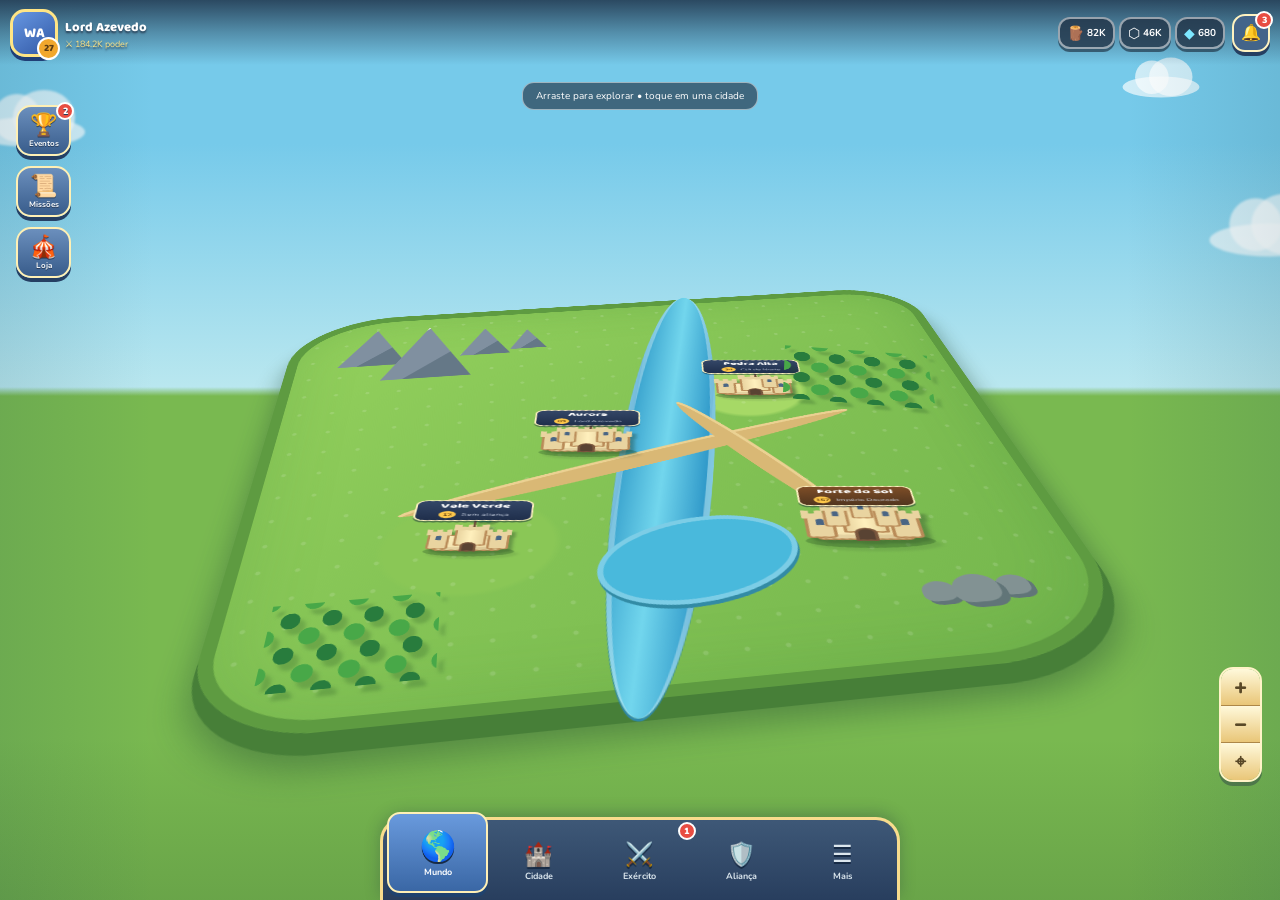
==== index.html @ cc9652a4 "Implement battle mechanics and documentation" ====
<!DOCTYPE html>
<html lang="pt-BR">
<head>
  <meta charset="UTF-8">
  <meta name="viewport" content="width=device-width, initial-scale=1, viewport-fit=cover">
  <meta name="theme-color" content="#79cceb">
  <title>Warlord — Reino de Valoria</title>
  <link rel="preconnect" href="https://fonts.googleapis.com">
  <link rel="preconnect" href="https://fonts.gstatic.com" crossorigin>
  <link href="https://fonts.googleapis.com/css2?family=Baloo+2:wght@600;700;800&amp;family=Nunito:wght@700;800;900&amp;display=swap" rel="stylesheet">
  <link rel="stylesheet" href="styles.css">
</head>
<body>
  <main class="game" aria-label="Mapa do reino de Valoria">
    <section class="world-viewport" id="world-viewport" aria-label="Mundo 3D interativo. Arraste para mover e use os controles para ampliar.">
      <div class="clouds" aria-hidden="true"><i></i><i></i><i></i></div>
      <div class="world" id="world">
        <div class="terrain">
          <div class="terrain-grid" aria-hidden="true"></div>
          <div class="river" aria-hidden="true"></div>
          <div class="lake" aria-hidden="true"></div>
          <div class="road road-a" aria-hidden="true"></div>
          <div class="road road-b" aria-hidden="true"></div>
          <div class="mountains" aria-hidden="true"><i></i><i></i><i></i><i></i></div>
          <div class="forest forest-a" aria-hidden="true"></div>
          <div class="forest forest-b" aria-hidden="true"></div>
          <div class="rocks" aria-hidden="true"><i></i><i></i><i></i></div>
          <div id="cities"></div>
          <div id="marches"></div>
        </div>
      </div>
      <p class="map-hint" id="map-hint">Arraste para explorar • toque em uma cidade</p>
    </section>

    <header class="top-hud" aria-label="Status do jogador">
      <button class="avatar hud-button" aria-label="Abrir perfil">WA<span>27</span></button>
      <div class="player-summary"><strong>Lord Azevedo</strong><span>⚔ 184.2K poder</span></div>
      <div class="resources" aria-label="Recursos">
        <button class="resource" aria-label="Madeira: 82 mil"><span>🪵</span><b>82K</b></button>
        <button class="resource" aria-label="Pedra: 46 mil"><span>⬡</span><b>46K</b></button>
        <button class="resource premium" aria-label="Gemas: 680"><span>◆</span><b>680</b></button>
      </div>
      <button class="round-button notification" aria-label="Notificações, 3 novas">🔔<i>3</i></button>
    </header>

    <nav class="side-actions" aria-label="Atalhos">
      <button class="action-button" data-toast="Eventos do reino"><span>🏆</span><b>Eventos</b><i>2</i></button>
      <button class="action-button" data-toast="Missões diárias"><span>📜</span><b>Missões</b></button>
      <button class="action-button" data-toast="Loja do reino"><span>🎪</span><b>Loja</b></button>
    </nav>

    <div class="zoom-controls" aria-label="Controles do mapa">
      <button id="zoom-in" aria-label="Aproximar">+</button>
      <button id="zoom-out" aria-label="Afastar">−</button>
      <button id="recenter" aria-label="Centralizar mapa">⌖</button>
    </div>

    <aside class="city-panel" id="city-panel" aria-live="polite" aria-hidden="true">
      <button class="close-panel" id="close-panel" aria-label="Fechar detalhes">×</button>
      <div class="city-crest" id="panel-crest">♜</div>
      <div class="city-copy">
        <span id="panel-owner">Aliança</span>
        <h2 id="panel-name">Cidade</h2>
        <p><b id="panel-level">Nível 1</b> · <span id="panel-troops">0 tropas</span></p>
      </div>
      <div class="city-actions">
        <button data-action="Visão da cidade"><span>👁</span>Visitar</button>
        <button class="primary" id="attack-action"><span>⚔</span><span id="attack-label">Atacar</span></button>
        <button data-action="Batedor enviado"><span>🔭</span>Espionar</button>
      </div>
    </aside>

    <dialog class="attack-dialog" id="attack-dialog">
      <form method="dialog" id="attack-form">
        <button class="close-panel" value="cancel" aria-label="Cancelar ataque">×</button>
        <span class="dialog-kicker">ORDEM DE MARCHA</span>
        <h2><span id="attack-origin">Origem</span> → <span id="attack-target">Destino</span></h2>
        <label for="attack-troops">Tropas enviadas</label>
        <div class="troop-input"><input id="attack-troops" name="troops" type="number" min="1" step="1" required><button type="button" id="attack-max">MÁX.</button></div>
        <div class="attack-estimate"><span>Distância <b id="attack-distance">0</b></span><span>Chegada <b id="attack-duration">00:00</b></span></div>
        <p class="form-error" id="attack-error" role="alert"></p>
        <button class="confirm-attack" value="confirm">Confirmar ataque</button>
      </form>
    </dialog>

    <aside class="attack-alert" id="attack-alert" hidden><button id="focus-attack"><strong>⚠ ATAQUE RECEBIDO</strong><span id="alert-time">00:00</span></button></aside>

    <dialog class="battle-report" id="battle-report">
      <form method="dialog">
        <span class="dialog-kicker">RELATÓRIO DE BATALHA</span>
        <h2 id="report-result">VITÓRIA</h2>
        <div id="report-content"></div>
        <button class="confirm-attack">Voltar ao mapa</button>
      </form>
    </dialog>

    <nav class="bottom-nav" aria-label="Navegação principal">
      <button class="active"><span>🌎</span><b>Mundo</b></button>
      <button data-toast="Gestão da sua cidade"><span>🏰</span><b>Cidade</b></button>
      <button class="army-nav" data-toast="Exércitos em marcha"><span>⚔️</span><b>Exército</b><i>1</i></button>
      <button data-toast="Aliança Guardiões"><span>🛡️</span><b>Aliança</b></button>
      <button data-toast="Mais opções"><span>☰</span><b>Mais</b></button>
    </nav>
    <div class="toast" id="toast" role="status" aria-live="polite"></div>
  </main>
  <script src="battle-engine.js"></script>
  <script src="script.js"></script>
</body>
</html>
---- styles.css ----
:root { --ink:#263555; --cream:#fff8df; --gold:#ffc84a; --blue:#4076d9; --red:#e85a4f; }
* { box-sizing:border-box; }
html, body { height:100%; overflow:hidden; }
body { margin:0; color:var(--ink); font-family:"Nunito",sans-serif; background:#78cae8; user-select:none; }
button { color:inherit; font:inherit; -webkit-tap-highlight-color:transparent; }
.game { position:relative; width:100%; height:100%; min-height:560px; overflow:hidden; }

.world-viewport { position:absolute; inset:0; overflow:hidden; cursor:grab; touch-action:none; background:linear-gradient(#76caea 0 16%,#b9e7ef 43%,#79b950 44%); }
.world-viewport.dragging { cursor:grabbing; }
.world-viewport::after { position:absolute; inset:0; pointer-events:none; content:""; background:linear-gradient(90deg,rgba(19,68,81,.12),transparent 12% 88%,rgba(19,68,81,.12)),linear-gradient(0deg,rgba(34,72,40,.18),transparent 18%); }
.clouds i { position:absolute; z-index:0; width:110px; height:30px; border-radius:50%; background:rgba(255,255,255,.65); filter:blur(1px); }
.clouds i::before,.clouds i::after { position:absolute; border-radius:50%; background:inherit; content:""; }
.clouds i::before { width:48px;height:48px;left:18px;bottom:5px }.clouds i::after { width:62px;height:55px;right:10px;bottom:2px }
.clouds i:nth-child(1){top:13%;left:-25px}.clouds i:nth-child(2){top:8%;right:5%;transform:scale(.7)}.clouds i:nth-child(3){top:25%;right:-45px;transform:scale(1.1)}

.world { --pan-x:0px;--pan-y:20px;--zoom:.88; position:absolute; z-index:1; top:48%; left:50%; width:950px; height:760px; transform:translate(calc(-50% + var(--pan-x)),calc(-50% + var(--pan-y))) scale(var(--zoom)); transform-origin:center; transition:transform .12s ease-out; perspective:1100px; }
.dragging .world { transition:none; }
.terrain { position:absolute; inset:5%; border:13px solid #5e9b41; border-radius:16% 12% 18% 14%; background:radial-gradient(ellipse at 68% 34%,#a6d966 0 8%,transparent 9%),radial-gradient(ellipse at 27% 70%,#8ac756 0 10%,transparent 11%),linear-gradient(135deg,#94d15d,#74b64d); box-shadow:0 22px 0 #477f38,0 36px 30px rgba(32,69,48,.4),inset 0 0 80px rgba(54,124,48,.2); transform:rotateX(52deg) rotateZ(-7deg); transform-style:preserve-3d; }
.terrain-grid { position:absolute;inset:0;border-radius:inherit;opacity:.13;background-image:radial-gradient(circle,#fff 0 2px,transparent 3px);background-size:38px 38px; }
.river { position:absolute;left:47%;top:-4%;width:13%;height:110%;border:7px solid rgba(255,255,255,.33);border-width:0 7px;border-radius:45% 55%;background:linear-gradient(90deg,#3ca5cf,#72d6ed 48%,#3099c9);transform:rotate(13deg);box-shadow:0 3px 0 #2e88a8; }
.lake { position:absolute;left:42%;top:68%;width:25%;height:18%;border:6px solid rgba(255,255,255,.28);border-radius:50%;background:#49b9dc;box-shadow:0 5px 0 #328ba5;transform:rotate(-9deg); }
.road { position:absolute;height:4%;border-radius:50%;background:#d9b875;box-shadow:inset 0 4px rgba(255,239,182,.45); }
.road-a { left:17%;top:50%;width:65%;transform:rotate(-14deg) }.road-b { left:49%;top:52%;width:34%;transform:rotate(57deg) }
.mountains { position:absolute;top:8%;left:7%;display:flex;gap:5px;transform:translateZ(18px); }
.mountains i { width:85px;height:85px;clip-path:polygon(50% 0,100% 100%,0 100%);background:linear-gradient(135deg,#e9edf0 0 25%,#8090a0 26% 63%,#657887 64%);filter:drop-shadow(8px 11px 2px rgba(42,76,44,.28)); }
.mountains i:nth-child(2){width:110px;height:120px;margin-left:-35px}.mountains i:nth-child(3){margin-left:-30px;transform:scale(.75)}.mountains i:nth-child(4){margin-left:-35px;transform:scale(.55)}
.forest { position:absolute;width:180px;height:120px;filter:drop-shadow(7px 9px 2px rgba(37,84,34,.25));background:radial-gradient(ellipse,#287c3d 0 32%,transparent 34%) 0 0/44px 48px,radial-gradient(ellipse,#48a848 0 32%,transparent 34%) 21px 22px/47px 50px;transform:translateZ(12px); }
.forest-a{top:25%;right:5%;transform:translateZ(12px) rotate(15deg)}.forest-b{bottom:2%;left:4%;transform:translateZ(12px) scale(.85)}
.rocks { position:absolute;right:8%;bottom:10%;display:flex;gap:4px }.rocks i{display:block;width:33px;height:26px;border-radius:50% 50% 35% 35%;background:#829293;box-shadow:4px 5px #617578}.rocks i:nth-child(2){transform:scale(1.4)}

.city { position:absolute;z-index:4;left:var(--x);top:var(--y);width:150px;height:150px;padding:0;border:0;background:transparent;cursor:pointer;transform:translate(-50%,-50%) translateZ(45px) rotateZ(7deg) rotateX(-52deg);transform-style:preserve-3d; }
.city-label { position:absolute;z-index:8;top:-7px;left:50%;min-width:125px;padding:5px 11px;border:2px solid #fff2c1;border-radius:12px;background:linear-gradient(#344767,#1f2e4b);box-shadow:0 4px 0 rgba(15,31,52,.45);color:white;text-align:center;transform:translateX(-50%);white-space:nowrap;pointer-events:none; }
.city-label strong { display:block;font:800 15px/1.1 "Baloo 2" }.city-label small { color:#d9e2f1;font-size:9px }.city-label small b{display:inline-grid;width:18px;height:18px;margin-right:4px;border-radius:50%;background:var(--gold);color:#6d4812;place-items:center}
.castle { position:absolute;top:43px;left:20px;width:110px;height:94px;filter:drop-shadow(5px 7px 2px rgba(35,61,36,.35));pointer-events:none;--stone:#e9d4a0;--dark:#b98b58;--roof:#2e65bd; }
.castle-shadow { position:absolute;bottom:-4px;left:2px;width:112px;height:28px;border-radius:50%;background:rgba(34,79,32,.32) }
.wall { position:absolute;bottom:12px;left:13px;width:84px;height:46px;border:3px solid var(--dark);border-radius:10px 10px 5px 5px;background:linear-gradient(135deg,#fff1bf,var(--stone));box-shadow:inset 0 -8px rgba(126,92,62,.13) }
.keep { position:absolute;bottom:27px;left:37px;width:40px;height:55px;border:3px solid var(--dark);border-radius:7px 7px 2px 2px;background:linear-gradient(90deg,var(--stone),#fff0bd 50%,var(--stone)); }
.keep::before,.tower::before { position:absolute;top:-10px;left:-5px;width:calc(100% + 10px);height:17px;clip-path:polygon(0 0,22% 0,22% 37%,39% 37%,39% 0,62% 0,62% 37%,79% 37%,79% 0,100% 0,100% 100%,0 100%);background:var(--stone);content:"" }
.tower { position:absolute;z-index:2;bottom:16px;width:27px;height:51px;border:3px solid var(--dark);border-radius:5px;background:var(--stone) }.tower-1{left:4px}.tower-2{right:4px}.tower-3{right:19px;bottom:35px;transform:scale(.82)}.tower-4{left:19px;bottom:35px;transform:scale(.82)}.tower-5{left:43px;bottom:50px;transform:scale(.72)}
.tower em { position:absolute;top:8px;left:7px;width:7px;height:13px;border-radius:5px 5px 0 0;background:#496584 }
.gate { position:absolute;z-index:5;bottom:10px;left:46px;width:20px;height:27px;border:3px solid #7b573d;border-radius:12px 12px 0 0;background:#594333 }
.flag { position:absolute;top:-31px;left:18px;width:3px;height:28px;background:#6e5139 }.flag::after{position:absolute;top:0;left:3px;width:23px;height:14px;clip-path:polygon(0 0,100% 12%,75% 100%,0 80%);background:var(--roof);content:""}
.tone-red .castle{--roof:#dc4949}.tone-green .castle{--roof:#3c9a54}.tone-gold .castle{--roof:#f0a824}.tone-gold .city-label{background:linear-gradient(#7e4e27,#51351f)}
.tier-settlement .wall{width:58px;left:28px;height:33px}.tier-settlement .keep{height:40px}.tier-village .castle{transform:scale(.82)}.tier-small-castle .castle{transform:scale(.92)}.tier-citadel .castle{transform:scale(1.18)}
.selection-ring { position:absolute;z-index:-1;left:50%;top:63%;width:128px;height:54px;border:7px solid #ffe066;border-radius:50%;opacity:0;box-shadow:0 0 0 7px rgba(255,213,69,.28),0 0 24px #fff18a;transform:translate(-50%,-50%);animation:pulse 1.4s infinite }
.city.selected .selection-ring{opacity:1}.city.selected .castle{filter:drop-shadow(0 0 10px #fff4a6) drop-shadow(5px 7px 2px rgba(35,61,36,.35))}.city:focus-visible{outline:4px solid white;border-radius:20px}
@keyframes pulse{50%{transform:translate(-50%,-50%) scale(1.12);opacity:.65}}

.march{--march-color:#3979d2;position:absolute;z-index:6;inset:0;pointer-events:none;transform:translateZ(42px)}.march.hostile{--march-color:#dc403d}.march-path{position:absolute;top:var(--from-y);left:var(--from-x);width:var(--route-length);border-top:5px dashed var(--march-color);filter:drop-shadow(0 2px 0 rgba(255,255,255,.65));transform:rotate(var(--route-angle));transform-origin:left}.army{position:absolute;top:var(--army-y);left:var(--army-x);display:grid;width:45px;height:45px;border:3px solid #fff;border-radius:50%;background:var(--march-color);box-shadow:0 5px 0 color-mix(in srgb,var(--march-color),#000 30%);color:#fff;font-size:20px;place-items:center;transform:translate(-50%,-50%);animation:army-bob .8s ease-in-out infinite alternate}.army i{position:absolute;top:-16px;max-width:80px;padding:2px 6px;border-radius:7px;background:#273858;font-size:9px;font-style:normal;white-space:nowrap}.march-time{position:absolute;top:calc(var(--army-y) + 25px);left:var(--army-x);padding:2px 7px;border-radius:7px;background:#fff;color:var(--march-color);font-size:10px;font-weight:900;transform:translateX(-50%)}@keyframes army-bob{to{margin-top:-7px}}
.city.under-attack .castle{animation:city-hit .25s linear 12;filter:drop-shadow(0 0 12px #ff723f)}.city.under-attack::after{position:absolute;top:55px;left:50%;z-index:9;color:#ffda55;font-size:42px;text-shadow:0 3px #8b251d;content:"✦";animation:impact .5s ease-out infinite}@keyframes city-hit{50%{margin-left:5px}}@keyframes impact{to{opacity:0;transform:translate(16px,-25px) scale(1.7)}}

.top-hud { position:absolute;z-index:20;top:0;left:0;display:flex;width:100%;align-items:center;gap:7px;padding:max(9px,env(safe-area-inset-top)) 10px 8px;background:linear-gradient(rgba(31,52,75,.86),rgba(31,52,75,.4),transparent);pointer-events:none }.top-hud button,.resources{pointer-events:auto}.avatar{position:relative;width:48px;height:48px;flex:none;border:3px solid #ffe585;border-radius:15px;background:linear-gradient(145deg,#6797e2,#3158a5);box-shadow:0 4px 0 #203f76;color:white;font:800 14px "Baloo 2"}.avatar span{position:absolute;right:-5px;bottom:-6px;width:23px;height:23px;border:2px solid white;border-radius:50%;background:#f1a72d;color:#5d3d13;font-size:10px;line-height:19px}.player-summary{color:white;text-shadow:0 2px 2px #294259}.player-summary strong,.player-summary span{display:block}.player-summary strong{font:800 13px "Baloo 2"}.player-summary span{font-size:9px;color:#ffe383}.resources{display:flex;margin-left:auto;gap:4px}.resource{display:flex;height:32px;align-items:center;gap:3px;padding:0 7px;border:2px solid rgba(255,255,255,.52);border-radius:12px;background:rgba(35,53,73,.82);box-shadow:0 3px 0 rgba(23,38,54,.6);color:#fff;font-size:10px}.resource span{font-size:14px}.resource.premium span{color:#7de7ff}.round-button{position:relative;width:38px;height:38px;border:2px solid #fff3c1;border-radius:13px;background:#43648a;box-shadow:0 4px 0 #263f61;font-size:16px}.notification i,.action-button i,.army-nav i{position:absolute;top:-5px;right:-5px;display:grid;min-width:18px;height:18px;padding:0 4px;border:2px solid white;border-radius:10px;background:#e84d42;color:#fff;font:900 9px/1 "Nunito";place-items:center}
.side-actions{position:absolute;z-index:19;top:100px;left:9px;display:grid;gap:10px}.action-button{position:relative;display:grid;width:55px;padding:6px 2px 5px;border:2px solid #fff0b5;border-radius:15px;background:linear-gradient(#6b8fbd,#385c8b);box-shadow:0 4px 0 #253f63;color:white;text-shadow:0 1px #273b57}.action-button span{font-size:22px;line-height:25px}.action-button b{font-size:8px}
.zoom-controls{position:absolute;z-index:19;right:9px;bottom:118px;display:grid;overflow:hidden;border:2px solid #fff3c8;border-radius:14px;box-shadow:0 4px 0 rgba(47,67,71,.48)}.zoom-controls button{width:39px;height:37px;border:0;border-bottom:1px solid #ad8748;background:linear-gradient(#fff9db,#e9c678);color:#594827;font-size:22px;font-weight:900}.zoom-controls button:last-child{border:0;font-size:19px}
.map-hint{position:absolute;z-index:10;top:82px;left:50%;margin:0;padding:6px 13px;border:1px solid rgba(255,255,255,.5);border-radius:12px;background:rgba(38,57,76,.68);color:white;font-size:10px;transform:translateX(-50%);transition:.2s}.map-hint.hidden{opacity:0}

.city-panel{position:absolute;z-index:25;right:12px;bottom:105px;left:12px;display:grid;grid-template-columns:58px 1fr;max-width:450px;margin:auto;padding:12px 12px 10px;border:3px solid #fff0bc;border-radius:22px;background:linear-gradient(145deg,#fff9df,#e5c47d);box-shadow:0 7px 0 #9c7139,0 14px 30px rgba(33,53,54,.3);opacity:0;pointer-events:none;transform:translateY(22px);transition:.25s}.city-panel.visible{opacity:1;pointer-events:auto;transform:translateY(0)}.close-panel{position:absolute;top:-12px;right:-8px;width:31px;height:31px;border:2px solid white;border-radius:50%;background:#d84d43;box-shadow:0 3px 0 #8c302e;color:white;font-size:21px;line-height:20px}.city-crest{display:grid;width:50px;height:50px;border:3px solid #fff5c5;border-radius:15px;background:#4275c4;box-shadow:0 4px 0 #284c89;color:white;font-size:27px;place-items:center}.city-crest::before{content:"♜"}.city-crest.tone-red{background:#d8584e}.city-crest.tone-green{background:#4b9b57}.city-crest.tone-gold{background:#df9428}.city-copy>span{color:#826741;font-size:9px;font-weight:900;text-transform:uppercase}.city-copy h2{margin:-3px 0 0;color:#334363;font:800 22px "Baloo 2"}.city-copy p{margin:-5px 0 0;font-size:10px}.city-actions{grid-column:1/-1;display:grid;grid-template-columns:repeat(3,1fr);gap:7px;margin-top:9px}.city-actions button{padding:7px 3px;border:2px solid #a2763f;border-radius:11px;background:#fff5d5;box-shadow:0 3px 0 #ae8046;color:#60472d;font-size:10px;font-weight:900}.city-actions span{margin-right:3px}.city-actions .primary{border-color:#922f2c;background:linear-gradient(#ee6657,#c73d38);box-shadow:0 3px 0 #872b29;color:#fff}
.bottom-nav{position:absolute;z-index:20;right:0;bottom:0;left:0;display:grid;grid-template-columns:repeat(5,1fr);height:83px;padding:7px 4px max(7px,env(safe-area-inset-bottom));border-top:3px solid #f8dc8d;background:linear-gradient(#3e5877,#283e5e);box-shadow:0 -4px 15px rgba(28,48,60,.28)}.bottom-nav button{position:relative;display:grid;align-content:center;justify-items:center;border:0;border-radius:13px;background:transparent;color:#dbe6ed}.bottom-nav span{font-size:23px;filter:drop-shadow(0 2px 0 #172b45)}.bottom-nav b{font-size:9px}.bottom-nav button.active{margin-top:-15px;border:2px solid #fff0b6;background:linear-gradient(#699add,#3a67a5);box-shadow:0 4px 0 #1f426e;color:white}.bottom-nav button.active span{font-size:29px}.bottom-nav button:active,.action-button:active,.zoom-controls button:active,.city-actions button:active{transform:translateY(2px);box-shadow:none}
.toast{position:absolute;z-index:50;top:90px;left:50%;max-width:80%;padding:9px 15px;border:2px solid #ffe8a0;border-radius:14px;background:#314a6c;box-shadow:0 4px 0 #1d334f;color:white;font-size:11px;font-weight:900;opacity:0;pointer-events:none;transform:translate(-50%,-12px);transition:.2s}.toast.visible{opacity:1;transform:translate(-50%,0)}

dialog{color:var(--ink);font-family:"Nunito",sans-serif}.attack-dialog,.battle-report{width:min(92vw,430px);padding:0;border:3px solid #fff0bc;border-radius:23px;background:linear-gradient(145deg,#fff9df,#e5c47d);box-shadow:0 9px 0 #8b6234,0 20px 55px rgba(22,35,50,.55)}dialog::backdrop{background:rgba(25,40,52,.56);backdrop-filter:blur(2px)}.attack-dialog form,.battle-report form{position:relative;padding:24px 20px 20px}.dialog-kicker{color:#9b5c27;font-size:10px;font-weight:900;letter-spacing:.12em}.attack-dialog h2,.battle-report h2{margin:2px 0 16px;font:800 22px "Baloo 2"}.attack-dialog label{display:block;margin-bottom:5px;font-size:11px;font-weight:900}.troop-input{display:flex}.troop-input input{min-width:0;flex:1;padding:11px;border:2px solid #aa7b43;border-radius:12px 0 0 12px;background:#fffdf1;font:900 17px "Nunito"}.troop-input button{border:2px solid #8b5b2b;border-left:0;border-radius:0 12px 12px 0;background:#d9a64e;font-size:10px;font-weight:900}.attack-estimate{display:grid;grid-template-columns:1fr 1fr;gap:8px;margin:12px 0}.attack-estimate span{padding:9px;border-radius:11px;background:rgba(255,255,255,.55);font-size:10px}.attack-estimate b{display:block;font-size:14px}.form-error{min-height:18px;margin:0;color:#aa302e;font-size:10px;font-weight:900}.confirm-attack{width:100%;padding:11px;border:2px solid #8e2f2a;border-radius:12px;background:linear-gradient(#ef6758,#c94038);box-shadow:0 4px 0 #852c28;color:#fff;font-weight:900}.battle-report h2.victory{color:#27804a}.battle-report h2.defeat{color:#b53532}.battle-report dl{display:grid;grid-template-columns:1fr auto;gap:6px;margin:12px 0;padding:12px;border-radius:12px;background:rgba(255,255,255,.55);font-size:11px}.battle-report dd{margin:0;font-weight:900}.battle-report p{margin:0}.battle-report>form>strong{display:block;margin-bottom:14px;text-align:center}.attack-alert{position:absolute;z-index:24;top:87px;left:50%;transform:translateX(-50%)}.attack-alert button{padding:8px 14px;border:2px solid white;border-radius:13px;background:#c83d36;box-shadow:0 4px 0 #852c28;color:white}.attack-alert strong,.attack-alert span{display:block}.attack-alert span{font-size:11px;text-align:center}.city-actions button:disabled{filter:grayscale(.7);opacity:.55}

@media (max-width:600px){.player-summary{display:none}.resources{gap:2px}.resource{padding:0 5px}.world{top:47%;width:820px;height:680px}.terrain{inset:4%}.city-panel{bottom:102px}}
@media (min-width:700px){.city-panel{right:20px;bottom:105px;left:auto;width:390px}.side-actions{top:105px;left:16px}.zoom-controls{right:18px}.bottom-nav{right:50%;left:50%;width:520px;border:3px solid #f8dc8d;border-bottom:0;border-radius:24px 24px 0 0;transform:translateX(-50%)}}
@media (prefers-reduced-motion:reduce){*,*::before,*::after{animation:none!important;transition:none!important}}
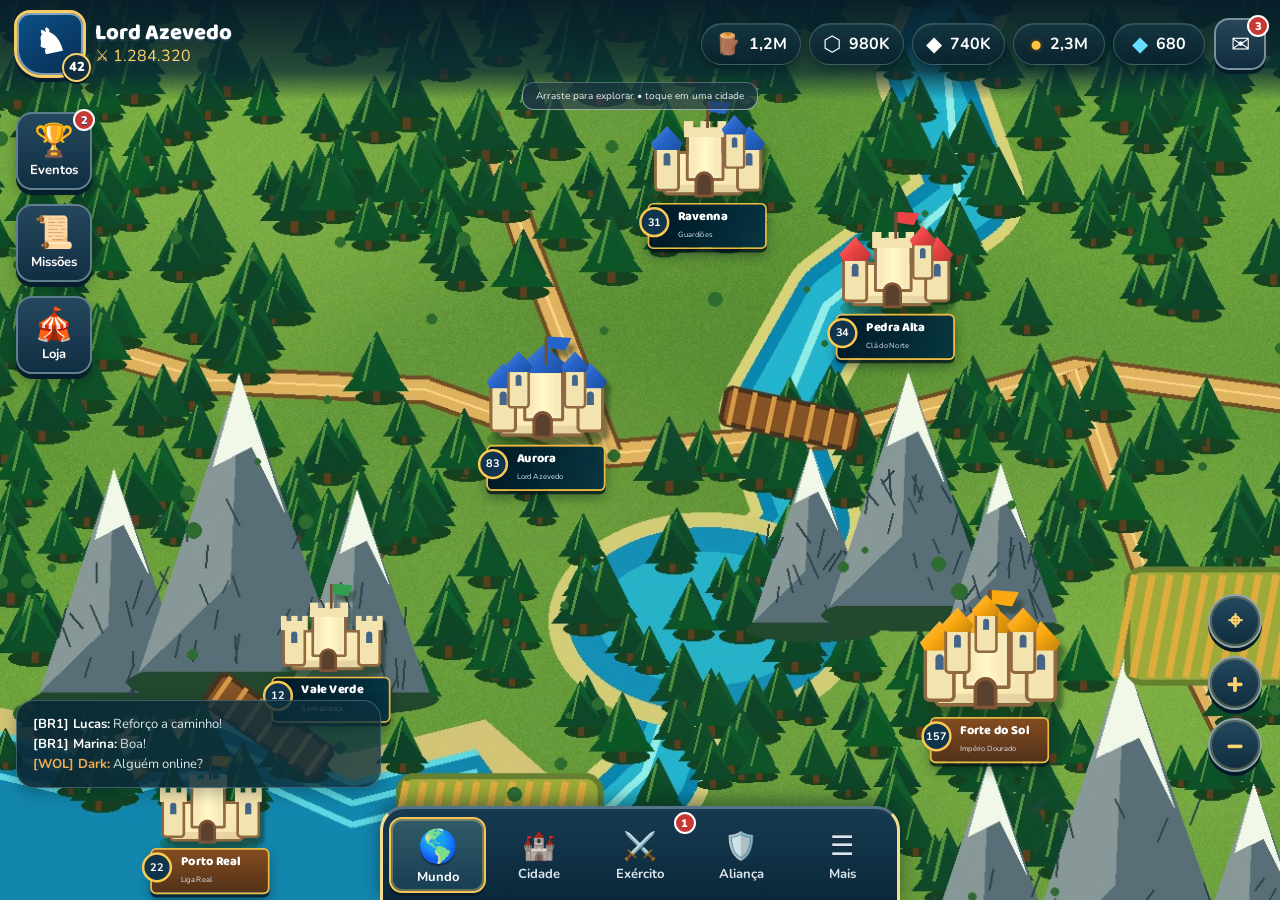
==== commit b6788000: "Replace/update mapas-geral.png in documentos/imagens ### Motivation  - Replace or update the project" ====
--- a/index.html
+++ b/index.html
@@ -33,14 +33,16 @@
     </section>
 
     <header class="top-hud" aria-label="Status do jogador">
-      <button class="avatar hud-button" aria-label="Abrir perfil">WA<span>27</span></button>
-      <div class="player-summary"><strong>Lord Azevedo</strong><span>⚔ 184.2K poder</span></div>
+      <button class="avatar hud-button" aria-label="Abrir perfil"><span class="wolf-mark">♞</span><i>42</i></button>
+      <div class="player-summary"><strong>Lord Azevedo</strong><span>⚔ 1.284.320</span></div>
       <div class="resources" aria-label="Recursos">
-        <button class="resource" aria-label="Madeira: 82 mil"><span>🪵</span><b>82K</b></button>
-        <button class="resource" aria-label="Pedra: 46 mil"><span>⬡</span><b>46K</b></button>
+        <button class="resource" aria-label="Madeira: 1,2 milhão"><span>🪵</span><b>1,2M</b></button>
+        <button class="resource" aria-label="Pedra: 980 mil"><span>⬡</span><b>980K</b></button>
+        <button class="resource metal" aria-label="Metal: 740 mil"><span>◆</span><b>740K</b></button>
+        <button class="resource coins" aria-label="Moedas: 2,3 milhões"><span>●</span><b>2,3M</b></button>
         <button class="resource premium" aria-label="Gemas: 680"><span>◆</span><b>680</b></button>
       </div>
-      <button class="round-button notification" aria-label="Notificações, 3 novas">🔔<i>3</i></button>
+      <button class="round-button notification" aria-label="Mensagens, 3 novas">✉<i>3</i></button>
     </header>
 
     <nav class="side-actions" aria-label="Atalhos">
@@ -85,6 +87,12 @@
 
     <aside class="attack-alert" id="attack-alert" hidden><button id="focus-attack"><strong>⚠ ATAQUE RECEBIDO</strong><span id="alert-time">00:00</span></button></aside>
 
+    <aside class="alliance-chat" aria-label="Conversa da aliança">
+      <p><b>[BR1] Lucas:</b> Reforço a caminho!</p>
+      <p><b>[BR1] Marina:</b> Boa!</p>
+      <p><b class="enemy-chat">[WOL] Dark:</b> Alguém online?</p>
+    </aside>
+
     <dialog class="battle-report" id="battle-report">
       <form method="dialog">
         <span class="dialog-kicker">RELATÓRIO DE BATALHA</span>
--- a/styles.css
+++ b/styles.css
@@ -5,43 +5,46 @@
 button { color:inherit; font:inherit; -webkit-tap-highlight-color:transparent; }
 .game { position:relative; width:100%; height:100%; min-height:560px; overflow:hidden; }
 
-.world-viewport { position:absolute; inset:0; overflow:hidden; cursor:grab; touch-action:none; background:linear-gradient(#76caea 0 16%,#b9e7ef 43%,#79b950 44%); }
+.world-viewport { position:absolute; inset:0; overflow:hidden; cursor:grab; touch-action:none; background:#315d46; }
 .world-viewport.dragging { cursor:grabbing; }
-.world-viewport::after { position:absolute; inset:0; pointer-events:none; content:""; background:linear-gradient(90deg,rgba(19,68,81,.12),transparent 12% 88%,rgba(19,68,81,.12)),linear-gradient(0deg,rgba(34,72,40,.18),transparent 18%); }
+.world-viewport::after { position:absolute; inset:0; pointer-events:none; content:""; background:radial-gradient(circle at 50% 42%,transparent 45%,rgba(10,35,42,.24) 100%),linear-gradient(90deg,rgba(19,68,81,.14),transparent 12% 88%,rgba(19,68,81,.14)),linear-gradient(0deg,rgba(19,48,31,.24),transparent 22%); }
 .clouds i { position:absolute; z-index:0; width:110px; height:30px; border-radius:50%; background:rgba(255,255,255,.65); filter:blur(1px); }
 .clouds i::before,.clouds i::after { position:absolute; border-radius:50%; background:inherit; content:""; }
 .clouds i::before { width:48px;height:48px;left:18px;bottom:5px }.clouds i::after { width:62px;height:55px;right:10px;bottom:2px }
 .clouds i:nth-child(1){top:13%;left:-25px}.clouds i:nth-child(2){top:8%;right:5%;transform:scale(.7)}.clouds i:nth-child(3){top:25%;right:-45px;transform:scale(1.1)}
 
-.world { --pan-x:0px;--pan-y:20px;--zoom:.88; position:absolute; z-index:1; top:48%; left:50%; width:950px; height:760px; transform:translate(calc(-50% + var(--pan-x)),calc(-50% + var(--pan-y))) scale(var(--zoom)); transform-origin:center; transition:transform .12s ease-out; perspective:1100px; }
+.world { --pan-x:0px;--pan-y:20px;--zoom:.78; position:absolute; z-index:1; top:50%; left:50%; width:1600px; height:1200px; transform:translate(calc(-50% + var(--pan-x)),calc(-50% + var(--pan-y))) scale(var(--zoom)); transform-origin:center; transition:transform .12s ease-out; }
 .dragging .world { transition:none; }
-.terrain { position:absolute; inset:5%; border:13px solid #5e9b41; border-radius:16% 12% 18% 14%; background:radial-gradient(ellipse at 68% 34%,#a6d966 0 8%,transparent 9%),radial-gradient(ellipse at 27% 70%,#8ac756 0 10%,transparent 11%),linear-gradient(135deg,#94d15d,#74b64d); box-shadow:0 22px 0 #477f38,0 36px 30px rgba(32,69,48,.4),inset 0 0 80px rgba(54,124,48,.2); transform:rotateX(52deg) rotateZ(-7deg); transform-style:preserve-3d; }
-.terrain-grid { position:absolute;inset:0;border-radius:inherit;opacity:.13;background-image:radial-gradient(circle,#fff 0 2px,transparent 3px);background-size:38px 38px; }
-.river { position:absolute;left:47%;top:-4%;width:13%;height:110%;border:7px solid rgba(255,255,255,.33);border-width:0 7px;border-radius:45% 55%;background:linear-gradient(90deg,#3ca5cf,#72d6ed 48%,#3099c9);transform:rotate(13deg);box-shadow:0 3px 0 #2e88a8; }
-.lake { position:absolute;left:42%;top:68%;width:25%;height:18%;border:6px solid rgba(255,255,255,.28);border-radius:50%;background:#49b9dc;box-shadow:0 5px 0 #328ba5;transform:rotate(-9deg); }
-.road { position:absolute;height:4%;border-radius:50%;background:#d9b875;box-shadow:inset 0 4px rgba(255,239,182,.45); }
+.terrain { position:absolute; inset:0; overflow:hidden; background:#6fa34b url("assets/map/cartoon-world.jpg") center/cover no-repeat; }
+.terrain-grid { display:none; position:absolute;inset:0;border-radius:inherit;opacity:.13;background-image:radial-gradient(circle,#fff 0 2px,transparent 3px);background-size:38px 38px; }
+.river { display:none; position:absolute;left:50%;top:-4%;width:5%;height:109%;border:4px solid rgba(255,255,255,.33);border-width:0 4px;border-radius:45% 55%;background:linear-gradient(90deg,#3ca5cf,#72d6ed 48%,#3099c9);transform:rotate(8deg);box-shadow:0 3px 0 #2e88a8; }
+.lake { display:none; position:absolute;left:48%;top:75%;width:10%;height:6%;border:4px solid rgba(255,255,255,.28);border-radius:50%;background:#49b9dc;box-shadow:0 3px 0 #328ba5;transform:rotate(-5deg); }
+.road { display:none; position:absolute;height:2.6%;border-radius:50%;background:#d9b875;box-shadow:inset 0 3px rgba(255,239,182,.45); }
 .road-a { left:17%;top:50%;width:65%;transform:rotate(-14deg) }.road-b { left:49%;top:52%;width:34%;transform:rotate(57deg) }
-.mountains { position:absolute;top:8%;left:7%;display:flex;gap:5px;transform:translateZ(18px); }
+.mountains { display:none; position:absolute;top:8%;left:7%;display:flex;gap:5px;transform:translateZ(18px); }
 .mountains i { width:85px;height:85px;clip-path:polygon(50% 0,100% 100%,0 100%);background:linear-gradient(135deg,#e9edf0 0 25%,#8090a0 26% 63%,#657887 64%);filter:drop-shadow(8px 11px 2px rgba(42,76,44,.28)); }
 .mountains i:nth-child(2){width:110px;height:120px;margin-left:-35px}.mountains i:nth-child(3){margin-left:-30px;transform:scale(.75)}.mountains i:nth-child(4){margin-left:-35px;transform:scale(.55)}
-.forest { position:absolute;width:180px;height:120px;filter:drop-shadow(7px 9px 2px rgba(37,84,34,.25));background:radial-gradient(ellipse,#287c3d 0 32%,transparent 34%) 0 0/44px 48px,radial-gradient(ellipse,#48a848 0 32%,transparent 34%) 21px 22px/47px 50px;transform:translateZ(12px); }
+.forest { display:none; position:absolute;width:180px;height:120px;filter:drop-shadow(7px 9px 2px rgba(37,84,34,.25));background:radial-gradient(ellipse,#287c3d 0 32%,transparent 34%) 0 0/44px 48px,radial-gradient(ellipse,#48a848 0 32%,transparent 34%) 21px 22px/47px 50px;transform:translateZ(12px); }
 .forest-a{top:25%;right:5%;transform:translateZ(12px) rotate(15deg)}.forest-b{bottom:2%;left:4%;transform:translateZ(12px) scale(.85)}
-.rocks { position:absolute;right:8%;bottom:10%;display:flex;gap:4px }.rocks i{display:block;width:33px;height:26px;border-radius:50% 50% 35% 35%;background:#829293;box-shadow:4px 5px #617578}.rocks i:nth-child(2){transform:scale(1.4)}
+.rocks { display:none; position:absolute;right:8%;bottom:10%;display:flex;gap:4px }.rocks i{display:block;width:33px;height:26px;border-radius:50% 50% 35% 35%;background:#829293;box-shadow:4px 5px #617578}.rocks i:nth-child(2){transform:scale(1.4)}
+.river,.lake,.road,.mountains,.forest,.rocks,.terrain-grid{display:none!important}
 
-.city { position:absolute;z-index:4;left:var(--x);top:var(--y);width:150px;height:150px;padding:0;border:0;background:transparent;cursor:pointer;transform:translate(-50%,-50%) translateZ(45px) rotateZ(7deg) rotateX(-52deg);transform-style:preserve-3d; }
-.city-label { position:absolute;z-index:8;top:-7px;left:50%;min-width:125px;padding:5px 11px;border:2px solid #fff2c1;border-radius:12px;background:linear-gradient(#344767,#1f2e4b);box-shadow:0 4px 0 rgba(15,31,52,.45);color:white;text-align:center;transform:translateX(-50%);white-space:nowrap;pointer-events:none; }
-.city-label strong { display:block;font:800 15px/1.1 "Baloo 2" }.city-label small { color:#d9e2f1;font-size:9px }.city-label small b{display:inline-grid;width:18px;height:18px;margin-right:4px;border-radius:50%;background:var(--gold);color:#6d4812;place-items:center}
-.castle { position:absolute;top:43px;left:20px;width:110px;height:94px;filter:drop-shadow(5px 7px 2px rgba(35,61,36,.35));pointer-events:none;--stone:#e9d4a0;--dark:#b98b58;--roof:#2e65bd; }
+.city { position:absolute;z-index:4;left:var(--x);top:var(--y);width:190px;height:180px;padding:0;border:0;background:transparent;cursor:pointer;transform:translate(-50%,-50%); }
+.city-label { position:absolute;z-index:8;top:132px;left:50%;min-width:142px;padding:6px 12px 6px 34px;border:2px solid #e6b84f;border-radius:10px;background:linear-gradient(100deg,rgba(7,29,43,.98),rgba(12,54,70,.95));box-shadow:0 5px 0 rgba(4,23,31,.55),0 8px 14px rgba(14,33,30,.4);color:white;text-align:left;transform:translateX(-50%);white-space:nowrap;pointer-events:none; }
+.city-label strong { display:block;font:800 15px/1.1 "Baloo 2" }.city-label small { color:#d9e2f1;font-size:9px }.city-label small b{position:absolute;left:-12px;top:3px;display:inline-grid;width:36px;height:36px;margin-right:4px;border:3px solid #f2c65e;border-radius:50%;background:#17364b;color:#fff;place-items:center;font-size:13px}
+.castle { position:absolute;top:25px;left:36px;width:120px;height:112px;filter:drop-shadow(5px 7px 2px rgba(25,45,31,.48));pointer-events:none;--stone:#eee0b3;--dark:#8c6948;--roof:#2e65bd;transform:scale(1.22);transform-origin:center bottom }
 .castle-shadow { position:absolute;bottom:-4px;left:2px;width:112px;height:28px;border-radius:50%;background:rgba(34,79,32,.32) }
 .wall { position:absolute;bottom:12px;left:13px;width:84px;height:46px;border:3px solid var(--dark);border-radius:10px 10px 5px 5px;background:linear-gradient(135deg,#fff1bf,var(--stone));box-shadow:inset 0 -8px rgba(126,92,62,.13) }
-.keep { position:absolute;bottom:27px;left:37px;width:40px;height:55px;border:3px solid var(--dark);border-radius:7px 7px 2px 2px;background:linear-gradient(90deg,var(--stone),#fff0bd 50%,var(--stone)); }
+.keep { position:absolute;bottom:27px;left:37px;width:40px;height:55px;border:3px solid var(--dark);border-radius:7px 7px 2px 2px;background:linear-gradient(90deg,var(--stone),#fff5cc 50%,var(--stone));box-shadow:inset 0 0 0 3px rgba(255,255,255,.2) }
 .keep::before,.tower::before { position:absolute;top:-10px;left:-5px;width:calc(100% + 10px);height:17px;clip-path:polygon(0 0,22% 0,22% 37%,39% 37%,39% 0,62% 0,62% 37%,79% 37%,79% 0,100% 0,100% 100%,0 100%);background:var(--stone);content:"" }
 .tower { position:absolute;z-index:2;bottom:16px;width:27px;height:51px;border:3px solid var(--dark);border-radius:5px;background:var(--stone) }.tower-1{left:4px}.tower-2{right:4px}.tower-3{right:19px;bottom:35px;transform:scale(.82)}.tower-4{left:19px;bottom:35px;transform:scale(.82)}.tower-5{left:43px;bottom:50px;transform:scale(.72)}
 .tower em { position:absolute;top:8px;left:7px;width:7px;height:13px;border-radius:5px 5px 0 0;background:#496584 }
+.tier-small-castle .tower::before,.tier-castle .tower::before,.tier-great-castle .tower::before,.tier-fortress .tower::before,.tier-citadel .tower::before{top:-20px;left:-6px;width:calc(100% + 12px);height:25px;clip-path:polygon(50% 0,100% 72%,88% 100%,12% 100%,0 72%);background:linear-gradient(135deg,color-mix(in srgb,var(--roof),#fff 24%),var(--roof) 48%,color-mix(in srgb,var(--roof),#000 22%));filter:drop-shadow(0 3px 1px rgba(60,39,25,.35))}
+.tier-great-castle .keep::before,.tier-fortress .keep::before,.tier-citadel .keep::before{top:-23px;left:-6px;width:calc(100% + 12px);height:28px;clip-path:polygon(50% 0,100% 72%,88% 100%,12% 100%,0 72%);background:linear-gradient(135deg,color-mix(in srgb,var(--roof),#fff 24%),var(--roof) 48%,color-mix(in srgb,var(--roof),#000 22%));filter:drop-shadow(0 3px 1px rgba(60,39,25,.35))}
 .gate { position:absolute;z-index:5;bottom:10px;left:46px;width:20px;height:27px;border:3px solid #7b573d;border-radius:12px 12px 0 0;background:#594333 }
 .flag { position:absolute;top:-31px;left:18px;width:3px;height:28px;background:#6e5139 }.flag::after{position:absolute;top:0;left:3px;width:23px;height:14px;clip-path:polygon(0 0,100% 12%,75% 100%,0 80%);background:var(--roof);content:""}
 .tone-red .castle{--roof:#dc4949}.tone-green .castle{--roof:#3c9a54}.tone-gold .castle{--roof:#f0a824}.tone-gold .city-label{background:linear-gradient(#7e4e27,#51351f)}
-.tier-settlement .wall{width:58px;left:28px;height:33px}.tier-settlement .keep{height:40px}.tier-village .castle{transform:scale(.82)}.tier-small-castle .castle{transform:scale(.92)}.tier-citadel .castle{transform:scale(1.18)}
+.tier-settlement .wall{width:58px;left:28px;height:33px}.tier-settlement .keep{height:40px}.tier-village .castle{transform:scale(1.05)}.tier-small-castle .castle{transform:scale(1.15)}.tier-citadel .castle{transform:scale(1.42)}
 .selection-ring { position:absolute;z-index:-1;left:50%;top:63%;width:128px;height:54px;border:7px solid #ffe066;border-radius:50%;opacity:0;box-shadow:0 0 0 7px rgba(255,213,69,.28),0 0 24px #fff18a;transform:translate(-50%,-50%);animation:pulse 1.4s infinite }
 .city.selected .selection-ring{opacity:1}.city.selected .castle{filter:drop-shadow(0 0 10px #fff4a6) drop-shadow(5px 7px 2px rgba(35,61,36,.35))}.city:focus-visible{outline:4px solid white;border-radius:20px}
 @keyframes pulse{50%{transform:translate(-50%,-50%) scale(1.12);opacity:.65}}
@@ -60,6 +63,26 @@
 
 dialog{color:var(--ink);font-family:"Nunito",sans-serif}.attack-dialog,.battle-report{width:min(92vw,430px);padding:0;border:3px solid #fff0bc;border-radius:23px;background:linear-gradient(145deg,#fff9df,#e5c47d);box-shadow:0 9px 0 #8b6234,0 20px 55px rgba(22,35,50,.55)}dialog::backdrop{background:rgba(25,40,52,.56);backdrop-filter:blur(2px)}.attack-dialog form,.battle-report form{position:relative;padding:24px 20px 20px}.dialog-kicker{color:#9b5c27;font-size:10px;font-weight:900;letter-spacing:.12em}.attack-dialog h2,.battle-report h2{margin:2px 0 16px;font:800 22px "Baloo 2"}.attack-dialog label{display:block;margin-bottom:5px;font-size:11px;font-weight:900}.troop-input{display:flex}.troop-input input{min-width:0;flex:1;padding:11px;border:2px solid #aa7b43;border-radius:12px 0 0 12px;background:#fffdf1;font:900 17px "Nunito"}.troop-input button{border:2px solid #8b5b2b;border-left:0;border-radius:0 12px 12px 0;background:#d9a64e;font-size:10px;font-weight:900}.attack-estimate{display:grid;grid-template-columns:1fr 1fr;gap:8px;margin:12px 0}.attack-estimate span{padding:9px;border-radius:11px;background:rgba(255,255,255,.55);font-size:10px}.attack-estimate b{display:block;font-size:14px}.form-error{min-height:18px;margin:0;color:#aa302e;font-size:10px;font-weight:900}.confirm-attack{width:100%;padding:11px;border:2px solid #8e2f2a;border-radius:12px;background:linear-gradient(#ef6758,#c94038);box-shadow:0 4px 0 #852c28;color:#fff;font-weight:900}.battle-report h2.victory{color:#27804a}.battle-report h2.defeat{color:#b53532}.battle-report dl{display:grid;grid-template-columns:1fr auto;gap:6px;margin:12px 0;padding:12px;border-radius:12px;background:rgba(255,255,255,.55);font-size:11px}.battle-report dd{margin:0;font-weight:900}.battle-report p{margin:0}.battle-report>form>strong{display:block;margin-bottom:14px;text-align:center}.attack-alert{position:absolute;z-index:24;top:87px;left:50%;transform:translateX(-50%)}.attack-alert button{padding:8px 14px;border:2px solid white;border-radius:13px;background:#c83d36;box-shadow:0 4px 0 #852c28;color:white}.attack-alert strong,.attack-alert span{display:block}.attack-alert span{font-size:11px;text-align:center}.city-actions button:disabled{filter:grayscale(.7);opacity:.55}
 
-@media (max-width:600px){.player-summary{display:none}.resources{gap:2px}.resource{padding:0 5px}.world{top:47%;width:820px;height:680px}.terrain{inset:4%}.city-panel{bottom:102px}}
+@media (max-width:600px){.player-summary{display:none}.resources{gap:2px}.resource{padding:0 5px}.world{top:49%}.city{transform:translate(-50%,-50%) scale(.92)}.city-panel{bottom:102px}}
 @media (min-width:700px){.city-panel{right:20px;bottom:105px;left:auto;width:390px}.side-actions{top:105px;left:16px}.zoom-controls{right:18px}.bottom-nav{right:50%;left:50%;width:520px;border:3px solid #f8dc8d;border-bottom:0;border-radius:24px 24px 0 0;transform:translateX(-50%)}}
 @media (prefers-reduced-motion:reduce){*,*::before,*::after{animation:none!important;transition:none!important}}
+
+/* Premium kingdom HUD — uses the illustrated world asset as the playable canvas. */
+.top-hud{gap:9px;padding:max(10px,env(safe-area-inset-top)) 14px 22px;background:linear-gradient(180deg,rgba(7,28,41,.96),rgba(10,40,53,.72) 72%,transparent)}
+.avatar{width:72px;height:68px;border-color:#f8cd64;border-radius:16px 16px 28px 28px;background:linear-gradient(145deg,#0d5188,#062c51);box-shadow:0 4px 0 #071e31,0 0 0 2px rgba(255,255,255,.5) inset}
+.avatar .wolf-mark{position:static;display:grid;width:auto;height:auto;border:0;border-radius:0;background:none;color:white;font-size:34px;line-height:1;place-items:center;transform:rotate(-12deg)}
+.avatar i{position:absolute;right:-8px;bottom:-7px;display:grid;width:29px;height:29px;border:2px solid #f7d36d;border-radius:50%;background:#102c3e;box-shadow:0 2px 0 #061824;color:white;font:900 13px/1 "Nunito";place-items:center}
+.player-summary{min-width:170px}.player-summary strong{font-size:22px;line-height:1.1}.player-summary span{font-size:16px;color:#ffd462}
+.resources{gap:8px}.resource{height:42px;min-width:92px;justify-content:center;gap:8px;padding:0 13px;border:1px solid rgba(178,222,220,.25);border-radius:22px;background:linear-gradient(180deg,rgba(20,53,64,.96),rgba(10,35,46,.96));box-shadow:0 4px 8px rgba(3,18,24,.45),inset 0 1px rgba(255,255,255,.12);font-size:16px}.resource span{font-size:21px}.resource.coins span{color:#ffc342;text-shadow:0 0 4px #8d4c00}.resource.premium span{color:#65dfff}
+.round-button{width:52px;height:52px;border-color:#7892a0;border-radius:15px;background:linear-gradient(#29465a,#112c3e);box-shadow:0 4px 0 #071b2a;color:white;font-size:23px}
+.notification i,.action-button i,.army-nav i{min-width:22px;height:22px;border-radius:12px;background:#c73835;font-size:11px}
+.side-actions{top:112px;left:16px;gap:14px}.action-button{width:76px;min-height:78px;padding:9px 4px 7px;border-color:#617e8e;border-radius:16px;background:linear-gradient(#25475d,#112f43);box-shadow:0 5px 0 #071e2c,0 7px 13px rgba(0,0,0,.28)}.action-button span{font-size:32px;line-height:36px}.action-button b{font-size:13px}
+.zoom-controls{right:18px;bottom:128px;gap:8px;overflow:visible;border:0;box-shadow:none}.zoom-controls button{width:54px;height:54px;border:2px solid #8fa6ad!important;border-radius:50%;background:linear-gradient(#23485d,#102d3f);box-shadow:0 4px 0 #061b29,0 0 0 2px rgba(255,210,100,.25) inset;color:#ffd272;font-size:30px}.zoom-controls button:last-child{order:-1;font-size:25px}
+.bottom-nav{height:94px;padding-top:8px;border-top-color:#567487;background:linear-gradient(#173a50,#0b283b);box-shadow:0 -5px 18px rgba(5,24,34,.46)}.bottom-nav button.active{margin:0 2px;border-color:#f4c65a;background:linear-gradient(#315b69,#173e52);box-shadow:0 0 0 2px rgba(255,210,94,.35) inset,0 3px 0 #081d2b}.bottom-nav span{font-size:27px}.bottom-nav b{font-size:13px}.bottom-nav button.active span{font-size:32px}
+.city-label{border-color:#e6b84f;border-radius:7px;background:linear-gradient(100deg,rgba(5,25,37,.98),rgba(11,52,65,.97));box-shadow:0 4px 0 rgba(4,19,28,.7),0 8px 14px rgba(8,25,27,.4)}
+.city-panel{right:24px;bottom:112px;left:auto;width:min(560px,calc(100% - 48px));max-width:none;grid-template-columns:76px 1fr;padding:16px;border:2px solid #e6c267;background:linear-gradient(145deg,rgba(20,57,76,.97),rgba(8,34,50,.98));box-shadow:0 6px 0 #071c29,0 14px 30px rgba(5,20,30,.45);color:white}.city-crest{width:64px;height:64px}.city-copy>span{color:#79bde1}.city-copy h2{color:white;font-size:25px}.city-copy p{color:#bdd1dc;font-size:12px}.city-actions button{padding:10px 4px;border-color:#3c82b5;background:linear-gradient(#2476b7,#155388);box-shadow:0 3px 0 #092f50;color:white;font-size:13px}.city-actions .primary{border-color:#ef7b6d;background:linear-gradient(#d85148,#a92f2d)}
+.alliance-chat{position:absolute;z-index:18;bottom:112px;left:16px;width:365px;padding:12px 16px;border:1px solid rgba(122,164,180,.4);border-radius:18px;background:linear-gradient(100deg,rgba(11,39,53,.92),rgba(14,49,63,.78));box-shadow:0 5px 16px rgba(3,21,29,.28);color:#d8e6ec;font-size:13px;pointer-events:none}.alliance-chat p{margin:2px 0}.alliance-chat b{color:white}.alliance-chat .enemy-chat{color:#efad54}
+.terrain{filter:saturate(1.12) contrast(1.03)}
+
+@media (max-width:900px){.top-hud{padding-right:10px}.player-summary{min-width:130px}.player-summary strong{font-size:17px}.player-summary span{font-size:12px}.resource{min-width:70px;padding:0 8px;font-size:12px}.resource.metal,.resource.coins{display:none}.alliance-chat{width:330px}}
+@media (max-width:600px){.top-hud{gap:5px;padding:8px}.avatar{width:52px;height:52px}.avatar .wolf-mark{font-size:25px}.avatar i{width:24px;height:24px;font-size:10px}.player-summary{display:none}.resources{gap:3px}.resource{height:34px;min-width:0;padding:0 7px;font-size:10px}.resource span{font-size:15px}.round-button{width:40px;height:40px}.side-actions{top:88px;left:8px;gap:10px}.action-button{width:59px;min-height:61px;padding:5px 2px}.action-button span{font-size:24px;line-height:28px}.action-button b{font-size:9px}.zoom-controls{right:9px;bottom:108px}.zoom-controls button{width:42px;height:42px;font-size:24px}.alliance-chat{display:none}.bottom-nav{height:83px}.bottom-nav b{font-size:9px}.city-panel{right:10px;bottom:98px;width:calc(100% - 20px)}}
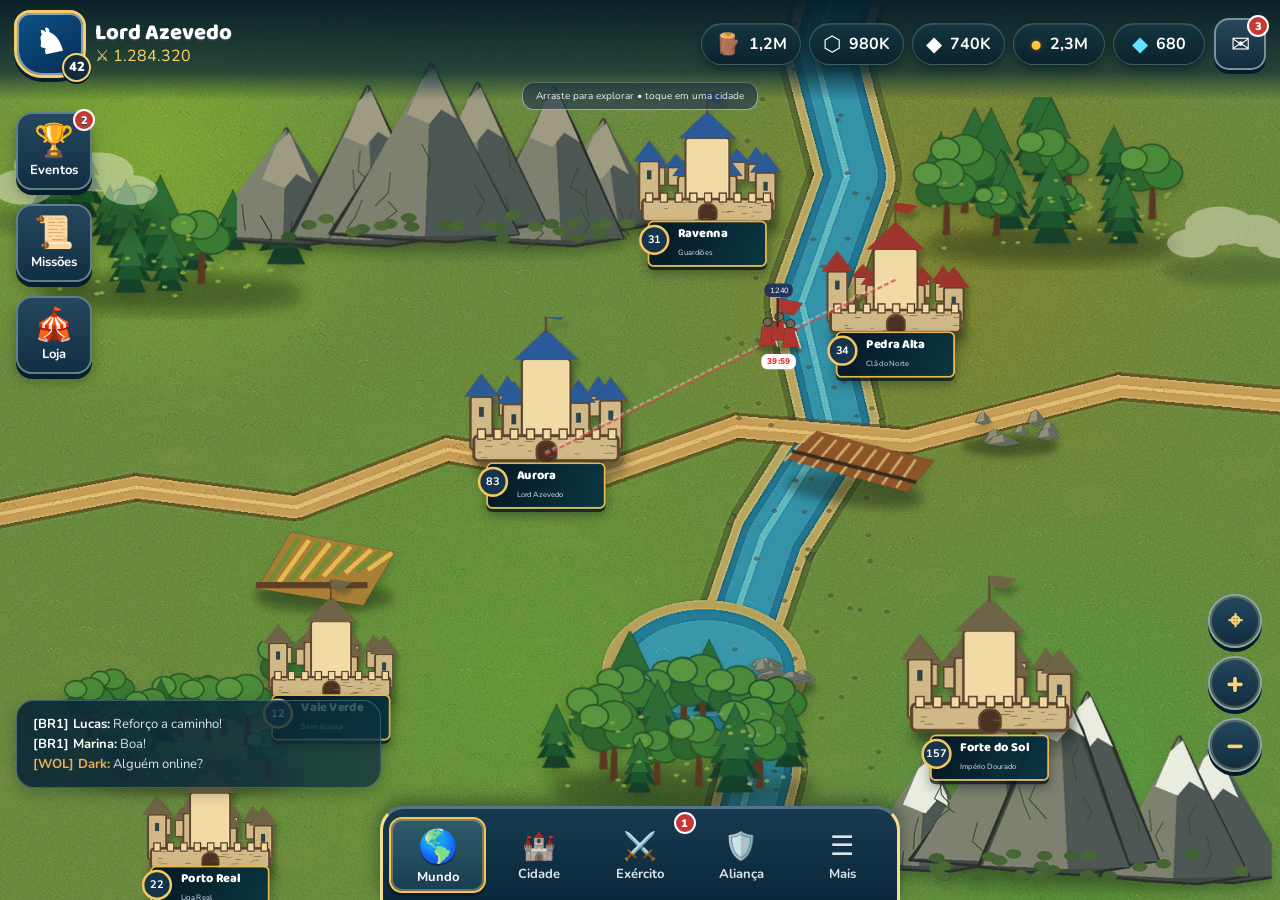
==== commit 7da2647b: "Cria região piloto com assets raster pintados" ====
--- a/index.html
+++ b/index.html
@@ -13,18 +13,25 @@
 <body>
   <main class="game" aria-label="Mapa do reino de Valoria">
     <section class="world-viewport" id="world-viewport" aria-label="Mundo 3D interativo. Arraste para mover e use os controles para ampliar.">
-      <div class="clouds" aria-hidden="true"><i></i><i></i><i></i></div>
+      <div class="clouds" aria-hidden="true"><img src="assets/map/painted/cloud_01.webp" alt=""><img src="assets/map/painted/cloud_02.webp" alt=""></div>
       <div class="world" id="world">
         <div class="terrain">
-          <div class="terrain-grid" aria-hidden="true"></div>
-          <div class="river" aria-hidden="true"></div>
-          <div class="lake" aria-hidden="true"></div>
-          <div class="road road-a" aria-hidden="true"></div>
-          <div class="road road-b" aria-hidden="true"></div>
-          <div class="mountains" aria-hidden="true"><i></i><i></i><i></i><i></i></div>
-          <div class="forest forest-a" aria-hidden="true"></div>
-          <div class="forest forest-b" aria-hidden="true"></div>
-          <div class="rocks" aria-hidden="true"><i></i><i></i><i></i></div>
+          <div class="map-layer details" aria-hidden="true">
+            <img class="asset farm-one" src="assets/map/painted/farm_01.webp" alt="">
+            <img class="asset rocks-one" src="assets/map/painted/rocks_01.webp" alt="">
+            <img class="asset rocks-two" src="assets/map/painted/rocks_02.webp" alt="">
+            <img class="asset bridge" src="assets/map/painted/bridge_wood.webp" alt="">
+          </div>
+          <div class="map-layer forests" aria-hidden="true">
+            <img class="asset pine-one" src="assets/map/painted/pine_cluster_01.webp" alt="">
+            <img class="asset pine-two" src="assets/map/painted/pine_cluster_03.webp" alt="">
+            <img class="asset mixed-one" src="assets/map/painted/mixed_forest_01.webp" alt="">
+            <img class="asset mixed-two" src="assets/map/painted/mixed_forest_02.webp" alt="">
+          </div>
+          <div class="map-layer ranges" aria-hidden="true">
+            <img class="asset range-main" src="assets/map/painted/mountain_cluster_03.webp" alt="">
+            <img class="asset range-snow" src="assets/map/painted/snowy_mountains_02.webp" alt="">
+          </div>
           <div id="cities"></div>
           <div id="marches"></div>
         </div>
--- a/styles.css
+++ b/styles.css
@@ -8,49 +8,22 @@
 .world-viewport { position:absolute; inset:0; overflow:hidden; cursor:grab; touch-action:none; background:#315d46; }
 .world-viewport.dragging { cursor:grabbing; }
 .world-viewport::after { position:absolute; inset:0; pointer-events:none; content:""; background:radial-gradient(circle at 50% 42%,transparent 45%,rgba(10,35,42,.24) 100%),linear-gradient(90deg,rgba(19,68,81,.14),transparent 12% 88%,rgba(19,68,81,.14)),linear-gradient(0deg,rgba(19,48,31,.24),transparent 22%); }
-.clouds i { position:absolute; z-index:0; width:110px; height:30px; border-radius:50%; background:rgba(255,255,255,.65); filter:blur(1px); }
-.clouds i::before,.clouds i::after { position:absolute; border-radius:50%; background:inherit; content:""; }
-.clouds i::before { width:48px;height:48px;left:18px;bottom:5px }.clouds i::after { width:62px;height:55px;right:10px;bottom:2px }
-.clouds i:nth-child(1){top:13%;left:-25px}.clouds i:nth-child(2){top:8%;right:5%;transform:scale(.7)}.clouds i:nth-child(3){top:25%;right:-45px;transform:scale(1.1)}
+
 
 .world { --pan-x:0px;--pan-y:20px;--zoom:.78; position:absolute; z-index:1; top:50%; left:50%; width:1600px; height:1200px; transform:translate(calc(-50% + var(--pan-x)),calc(-50% + var(--pan-y))) scale(var(--zoom)); transform-origin:center; transition:transform .12s ease-out; }
 .dragging .world { transition:none; }
-.terrain { position:absolute; inset:0; overflow:hidden; background:#6fa34b url("assets/map/cartoon-world.jpg") center/cover no-repeat; }
-.terrain-grid { display:none; position:absolute;inset:0;border-radius:inherit;opacity:.13;background-image:radial-gradient(circle,#fff 0 2px,transparent 3px);background-size:38px 38px; }
-.river { display:none; position:absolute;left:50%;top:-4%;width:5%;height:109%;border:4px solid rgba(255,255,255,.33);border-width:0 4px;border-radius:45% 55%;background:linear-gradient(90deg,#3ca5cf,#72d6ed 48%,#3099c9);transform:rotate(8deg);box-shadow:0 3px 0 #2e88a8; }
-.lake { display:none; position:absolute;left:48%;top:75%;width:10%;height:6%;border:4px solid rgba(255,255,255,.28);border-radius:50%;background:#49b9dc;box-shadow:0 3px 0 #328ba5;transform:rotate(-5deg); }
-.road { display:none; position:absolute;height:2.6%;border-radius:50%;background:#d9b875;box-shadow:inset 0 3px rgba(255,239,182,.45); }
-.road-a { left:17%;top:50%;width:65%;transform:rotate(-14deg) }.road-b { left:49%;top:52%;width:34%;transform:rotate(57deg) }
-.mountains { display:none; position:absolute;top:8%;left:7%;display:flex;gap:5px;transform:translateZ(18px); }
-.mountains i { width:85px;height:85px;clip-path:polygon(50% 0,100% 100%,0 100%);background:linear-gradient(135deg,#e9edf0 0 25%,#8090a0 26% 63%,#657887 64%);filter:drop-shadow(8px 11px 2px rgba(42,76,44,.28)); }
-.mountains i:nth-child(2){width:110px;height:120px;margin-left:-35px}.mountains i:nth-child(3){margin-left:-30px;transform:scale(.75)}.mountains i:nth-child(4){margin-left:-35px;transform:scale(.55)}
-.forest { display:none; position:absolute;width:180px;height:120px;filter:drop-shadow(7px 9px 2px rgba(37,84,34,.25));background:radial-gradient(ellipse,#287c3d 0 32%,transparent 34%) 0 0/44px 48px,radial-gradient(ellipse,#48a848 0 32%,transparent 34%) 21px 22px/47px 50px;transform:translateZ(12px); }
-.forest-a{top:25%;right:5%;transform:translateZ(12px) rotate(15deg)}.forest-b{bottom:2%;left:4%;transform:translateZ(12px) scale(.85)}
-.rocks { display:none; position:absolute;right:8%;bottom:10%;display:flex;gap:4px }.rocks i{display:block;width:33px;height:26px;border-radius:50% 50% 35% 35%;background:#829293;box-shadow:4px 5px #617578}.rocks i:nth-child(2){transform:scale(1.4)}
-.river,.lake,.road,.mountains,.forest,.rocks,.terrain-grid{display:none!important}
+
 
 .city { position:absolute;z-index:4;left:var(--x);top:var(--y);width:190px;height:180px;padding:0;border:0;background:transparent;cursor:pointer;transform:translate(-50%,-50%); }
 .city-label { position:absolute;z-index:8;top:132px;left:50%;min-width:142px;padding:6px 12px 6px 34px;border:2px solid #e6b84f;border-radius:10px;background:linear-gradient(100deg,rgba(7,29,43,.98),rgba(12,54,70,.95));box-shadow:0 5px 0 rgba(4,23,31,.55),0 8px 14px rgba(14,33,30,.4);color:white;text-align:left;transform:translateX(-50%);white-space:nowrap;pointer-events:none; }
 .city-label strong { display:block;font:800 15px/1.1 "Baloo 2" }.city-label small { color:#d9e2f1;font-size:9px }.city-label small b{position:absolute;left:-12px;top:3px;display:inline-grid;width:36px;height:36px;margin-right:4px;border:3px solid #f2c65e;border-radius:50%;background:#17364b;color:#fff;place-items:center;font-size:13px}
-.castle { position:absolute;top:25px;left:36px;width:120px;height:112px;filter:drop-shadow(5px 7px 2px rgba(25,45,31,.48));pointer-events:none;--stone:#eee0b3;--dark:#8c6948;--roof:#2e65bd;transform:scale(1.22);transform-origin:center bottom }
-.castle-shadow { position:absolute;bottom:-4px;left:2px;width:112px;height:28px;border-radius:50%;background:rgba(34,79,32,.32) }
-.wall { position:absolute;bottom:12px;left:13px;width:84px;height:46px;border:3px solid var(--dark);border-radius:10px 10px 5px 5px;background:linear-gradient(135deg,#fff1bf,var(--stone));box-shadow:inset 0 -8px rgba(126,92,62,.13) }
-.keep { position:absolute;bottom:27px;left:37px;width:40px;height:55px;border:3px solid var(--dark);border-radius:7px 7px 2px 2px;background:linear-gradient(90deg,var(--stone),#fff5cc 50%,var(--stone));box-shadow:inset 0 0 0 3px rgba(255,255,255,.2) }
-.keep::before,.tower::before { position:absolute;top:-10px;left:-5px;width:calc(100% + 10px);height:17px;clip-path:polygon(0 0,22% 0,22% 37%,39% 37%,39% 0,62% 0,62% 37%,79% 37%,79% 0,100% 0,100% 100%,0 100%);background:var(--stone);content:"" }
-.tower { position:absolute;z-index:2;bottom:16px;width:27px;height:51px;border:3px solid var(--dark);border-radius:5px;background:var(--stone) }.tower-1{left:4px}.tower-2{right:4px}.tower-3{right:19px;bottom:35px;transform:scale(.82)}.tower-4{left:19px;bottom:35px;transform:scale(.82)}.tower-5{left:43px;bottom:50px;transform:scale(.72)}
-.tower em { position:absolute;top:8px;left:7px;width:7px;height:13px;border-radius:5px 5px 0 0;background:#496584 }
-.tier-small-castle .tower::before,.tier-castle .tower::before,.tier-great-castle .tower::before,.tier-fortress .tower::before,.tier-citadel .tower::before{top:-20px;left:-6px;width:calc(100% + 12px);height:25px;clip-path:polygon(50% 0,100% 72%,88% 100%,12% 100%,0 72%);background:linear-gradient(135deg,color-mix(in srgb,var(--roof),#fff 24%),var(--roof) 48%,color-mix(in srgb,var(--roof),#000 22%));filter:drop-shadow(0 3px 1px rgba(60,39,25,.35))}
-.tier-great-castle .keep::before,.tier-fortress .keep::before,.tier-citadel .keep::before{top:-23px;left:-6px;width:calc(100% + 12px);height:28px;clip-path:polygon(50% 0,100% 72%,88% 100%,12% 100%,0 72%);background:linear-gradient(135deg,color-mix(in srgb,var(--roof),#fff 24%),var(--roof) 48%,color-mix(in srgb,var(--roof),#000 22%));filter:drop-shadow(0 3px 1px rgba(60,39,25,.35))}
-.gate { position:absolute;z-index:5;bottom:10px;left:46px;width:20px;height:27px;border:3px solid #7b573d;border-radius:12px 12px 0 0;background:#594333 }
-.flag { position:absolute;top:-31px;left:18px;width:3px;height:28px;background:#6e5139 }.flag::after{position:absolute;top:0;left:3px;width:23px;height:14px;clip-path:polygon(0 0,100% 12%,75% 100%,0 80%);background:var(--roof);content:""}
-.tone-red .castle{--roof:#dc4949}.tone-green .castle{--roof:#3c9a54}.tone-gold .castle{--roof:#f0a824}.tone-gold .city-label{background:linear-gradient(#7e4e27,#51351f)}
-.tier-settlement .wall{width:58px;left:28px;height:33px}.tier-settlement .keep{height:40px}.tier-village .castle{transform:scale(1.05)}.tier-small-castle .castle{transform:scale(1.15)}.tier-citadel .castle{transform:scale(1.42)}
+
 .selection-ring { position:absolute;z-index:-1;left:50%;top:63%;width:128px;height:54px;border:7px solid #ffe066;border-radius:50%;opacity:0;box-shadow:0 0 0 7px rgba(255,213,69,.28),0 0 24px #fff18a;transform:translate(-50%,-50%);animation:pulse 1.4s infinite }
-.city.selected .selection-ring{opacity:1}.city.selected .castle{filter:drop-shadow(0 0 10px #fff4a6) drop-shadow(5px 7px 2px rgba(35,61,36,.35))}.city:focus-visible{outline:4px solid white;border-radius:20px}
+.city.selected .selection-ring{opacity:1}.city:focus-visible{outline:4px solid white;border-radius:20px}
 @keyframes pulse{50%{transform:translate(-50%,-50%) scale(1.12);opacity:.65}}
 
 .march{--march-color:#3979d2;position:absolute;z-index:6;inset:0;pointer-events:none;transform:translateZ(42px)}.march.hostile{--march-color:#dc403d}.march-path{position:absolute;top:var(--from-y);left:var(--from-x);width:var(--route-length);border-top:5px dashed var(--march-color);filter:drop-shadow(0 2px 0 rgba(255,255,255,.65));transform:rotate(var(--route-angle));transform-origin:left}.army{position:absolute;top:var(--army-y);left:var(--army-x);display:grid;width:45px;height:45px;border:3px solid #fff;border-radius:50%;background:var(--march-color);box-shadow:0 5px 0 color-mix(in srgb,var(--march-color),#000 30%);color:#fff;font-size:20px;place-items:center;transform:translate(-50%,-50%);animation:army-bob .8s ease-in-out infinite alternate}.army i{position:absolute;top:-16px;max-width:80px;padding:2px 6px;border-radius:7px;background:#273858;font-size:9px;font-style:normal;white-space:nowrap}.march-time{position:absolute;top:calc(var(--army-y) + 25px);left:var(--army-x);padding:2px 7px;border-radius:7px;background:#fff;color:var(--march-color);font-size:10px;font-weight:900;transform:translateX(-50%)}@keyframes army-bob{to{margin-top:-7px}}
-.city.under-attack .castle{animation:city-hit .25s linear 12;filter:drop-shadow(0 0 12px #ff723f)}.city.under-attack::after{position:absolute;top:55px;left:50%;z-index:9;color:#ffda55;font-size:42px;text-shadow:0 3px #8b251d;content:"✦";animation:impact .5s ease-out infinite}@keyframes city-hit{50%{margin-left:5px}}@keyframes impact{to{opacity:0;transform:translate(16px,-25px) scale(1.7)}}
+.city.under-attack::after{position:absolute;top:55px;left:50%;z-index:9;color:#ffda55;font-size:42px;text-shadow:0 3px #8b251d;content:"✦";animation:impact .5s ease-out infinite}@keyframes city-hit{50%{margin-left:5px}}@keyframes impact{to{opacity:0;transform:translate(16px,-25px) scale(1.7)}}
 
 .top-hud { position:absolute;z-index:20;top:0;left:0;display:flex;width:100%;align-items:center;gap:7px;padding:max(9px,env(safe-area-inset-top)) 10px 8px;background:linear-gradient(rgba(31,52,75,.86),rgba(31,52,75,.4),transparent);pointer-events:none }.top-hud button,.resources{pointer-events:auto}.avatar{position:relative;width:48px;height:48px;flex:none;border:3px solid #ffe585;border-radius:15px;background:linear-gradient(145deg,#6797e2,#3158a5);box-shadow:0 4px 0 #203f76;color:white;font:800 14px "Baloo 2"}.avatar span{position:absolute;right:-5px;bottom:-6px;width:23px;height:23px;border:2px solid white;border-radius:50%;background:#f1a72d;color:#5d3d13;font-size:10px;line-height:19px}.player-summary{color:white;text-shadow:0 2px 2px #294259}.player-summary strong,.player-summary span{display:block}.player-summary strong{font:800 13px "Baloo 2"}.player-summary span{font-size:9px;color:#ffe383}.resources{display:flex;margin-left:auto;gap:4px}.resource{display:flex;height:32px;align-items:center;gap:3px;padding:0 7px;border:2px solid rgba(255,255,255,.52);border-radius:12px;background:rgba(35,53,73,.82);box-shadow:0 3px 0 rgba(23,38,54,.6);color:#fff;font-size:10px}.resource span{font-size:14px}.resource.premium span{color:#7de7ff}.round-button{position:relative;width:38px;height:38px;border:2px solid #fff3c1;border-radius:13px;background:#43648a;box-shadow:0 4px 0 #263f61;font-size:16px}.notification i,.action-button i,.army-nav i{position:absolute;top:-5px;right:-5px;display:grid;min-width:18px;height:18px;padding:0 4px;border:2px solid white;border-radius:10px;background:#e84d42;color:#fff;font:900 9px/1 "Nunito";place-items:center}
 .side-actions{position:absolute;z-index:19;top:100px;left:9px;display:grid;gap:10px}.action-button{position:relative;display:grid;width:55px;padding:6px 2px 5px;border:2px solid #fff0b5;border-radius:15px;background:linear-gradient(#6b8fbd,#385c8b);box-shadow:0 4px 0 #253f63;color:white;text-shadow:0 1px #273b57}.action-button span{font-size:22px;line-height:25px}.action-button b{font-size:8px}
@@ -86,3 +59,16 @@
 
 @media (max-width:900px){.top-hud{padding-right:10px}.player-summary{min-width:130px}.player-summary strong{font-size:17px}.player-summary span{font-size:12px}.resource{min-width:70px;padding:0 8px;font-size:12px}.resource.metal,.resource.coins{display:none}.alliance-chat{width:330px}}
 @media (max-width:600px){.top-hud{gap:5px;padding:8px}.avatar{width:52px;height:52px}.avatar .wolf-mark{font-size:25px}.avatar i{width:24px;height:24px;font-size:10px}.player-summary{display:none}.resources{gap:3px}.resource{height:34px;min-width:0;padding:0 7px;font-size:10px}.resource span{font-size:15px}.round-button{width:40px;height:40px}.side-actions{top:88px;left:8px;gap:10px}.action-button{width:59px;min-height:61px;padding:5px 2px}.action-button span{font-size:24px;line-height:28px}.action-button b{font-size:9px}.zoom-controls{right:9px;bottom:108px}.zoom-controls button{width:42px;height:42px;font-size:24px}.alliance-chat{display:none}.bottom-nav{height:83px}.bottom-nav b{font-size:9px}.city-panel{right:10px;bottom:98px;width:calc(100% - 20px)}}
+
+/* Painted pilot region: CSS only composes raster artwork and interactive state. */
+.terrain{position:absolute;inset:0;overflow:hidden;background:#687f43 url("assets/map/painted/terrain_pilot.webp") center/100% 100% no-repeat;filter:saturate(1.04) contrast(1.02)}
+.map-layer{position:absolute;inset:0;pointer-events:none}.details{z-index:2}.forests{z-index:3}.ranges{z-index:4}
+.asset{position:absolute;display:block;height:auto;filter:drop-shadow(0 8px 6px rgba(27,43,26,.2))}
+.farm-one{left:20%;top:53%;width:13%}.rocks-one{left:55%;top:65%;width:9%}.rocks-two{left:73%;top:41%;width:9%}.bridge{left:59.8%;top:42.5%;width:13%;transform:rotate(7deg)}
+.pine-one{left:4%;top:17%;width:22%}.pine-two{left:70%;top:13%;width:21%}.mixed-one{left:7%;top:67%;width:19%}.mixed-two{left:42%;top:66%;width:22%}
+.range-main{left:20%;top:5%;width:31%}.range-snow{left:68%;top:68%;width:29%}
+.clouds{position:absolute;inset:0;z-index:2;overflow:hidden;pointer-events:none}.clouds img{position:absolute;width:220px;opacity:.56;filter:blur(.3px);animation:cloud-drift 22s ease-in-out infinite alternate}.clouds img:first-child{top:11%;left:-35px}.clouds img:last-child{top:19%;right:-45px;width:180px;animation-delay:-9s}@keyframes cloud-drift{to{transform:translateX(42px)}}
+.city{z-index:6;width:230px;height:220px}.castle-art{position:absolute;top:0;left:0;width:100%;height:auto;filter:drop-shadow(5px 8px 3px rgba(24,39,25,.3));pointer-events:none}.city-label{top:173px}.tier-settlement .castle-art,.tier-village .castle-art{transform:scale(.82);transform-origin:center bottom}.tier-small-castle .castle-art{transform:scale(.9);transform-origin:center bottom}.tier-citadel .castle-art{transform:scale(1.08);transform-origin:center bottom}
+.city.selected .castle-art{filter:drop-shadow(0 0 10px #fff2a1) drop-shadow(5px 8px 3px rgba(24,39,25,.3))}.selection-ring{top:70%;width:158px;height:62px}
+.march{z-index:7}.march-path{border-top-width:3px;opacity:.72}.army{width:76px;height:82px;border:0;border-radius:0;background:none;box-shadow:none}.army img{width:76px;height:auto}.army i{top:-5px}.march-time{top:calc(var(--army-y) + 38px)}
+.city.under-attack .castle-art{animation:city-hit .25s linear 12;filter:drop-shadow(0 0 12px #ff723f)}
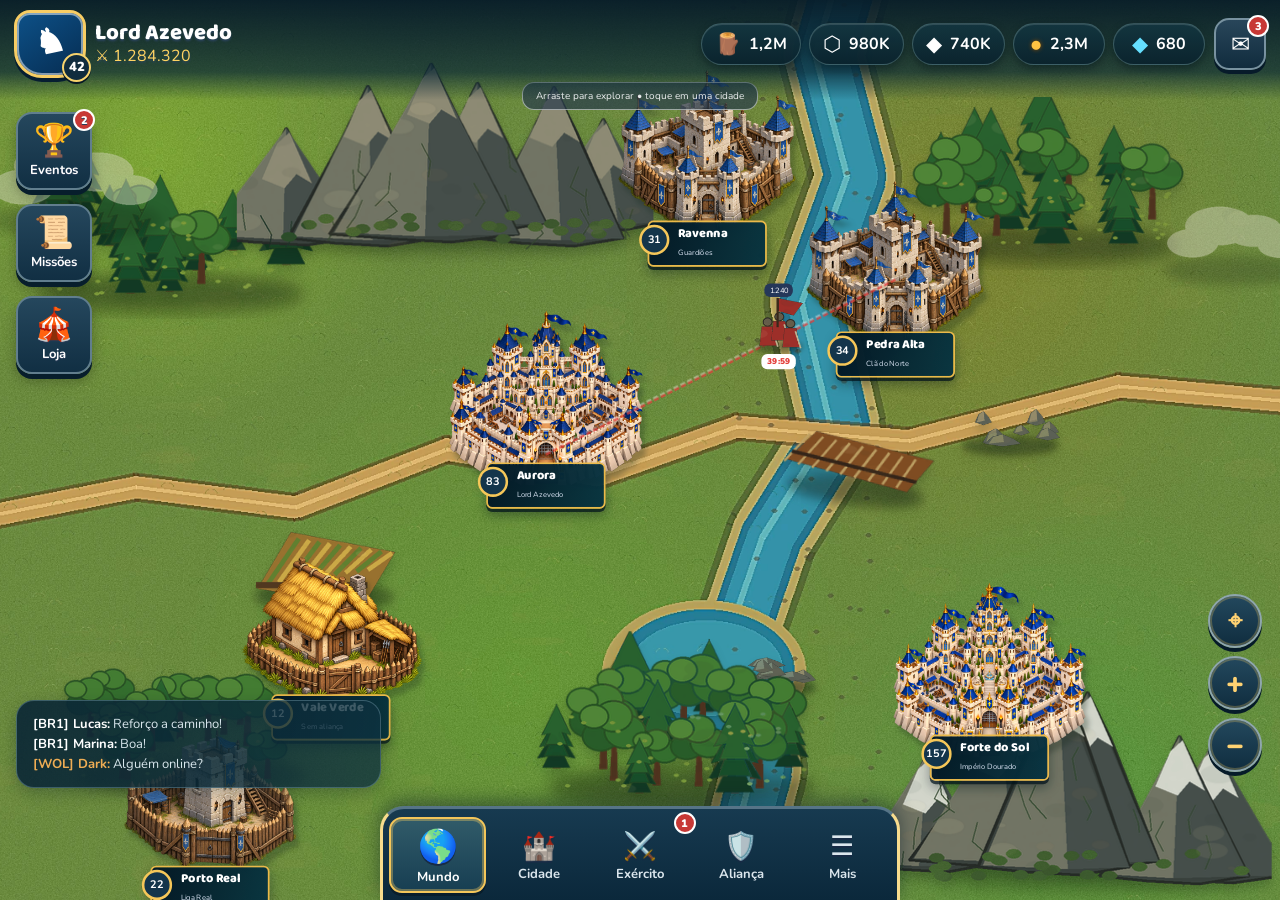
==== commit 0abb6962: "Add city assets module and README; standardize city asset filenames ### Motivation  - Centralize cit" ====
--- a/index.html
+++ b/index.html
@@ -119,6 +119,7 @@
     <div class="toast" id="toast" role="status" aria-live="polite"></div>
   </main>
   <script src="battle-engine.js"></script>
+  <script src="city-assets.js"></script>
   <script src="script.js"></script>
 </body>
 </html>
--- a/styles.css
+++ b/styles.css
@@ -68,7 +68,7 @@
 .pine-one{left:4%;top:17%;width:22%}.pine-two{left:70%;top:13%;width:21%}.mixed-one{left:7%;top:67%;width:19%}.mixed-two{left:42%;top:66%;width:22%}
 .range-main{left:20%;top:5%;width:31%}.range-snow{left:68%;top:68%;width:29%}
 .clouds{position:absolute;inset:0;z-index:2;overflow:hidden;pointer-events:none}.clouds img{position:absolute;width:220px;opacity:.56;filter:blur(.3px);animation:cloud-drift 22s ease-in-out infinite alternate}.clouds img:first-child{top:11%;left:-35px}.clouds img:last-child{top:19%;right:-45px;width:180px;animation-delay:-9s}@keyframes cloud-drift{to{transform:translateX(42px)}}
-.city{z-index:6;width:230px;height:220px}.castle-art{position:absolute;top:0;left:0;width:100%;height:auto;filter:drop-shadow(5px 8px 3px rgba(24,39,25,.3));pointer-events:none}.city-label{top:173px}.tier-settlement .castle-art,.tier-village .castle-art{transform:scale(.82);transform-origin:center bottom}.tier-small-castle .castle-art{transform:scale(.9);transform-origin:center bottom}.tier-citadel .castle-art{transform:scale(1.08);transform-origin:center bottom}
+.city{z-index:6;width:230px;height:220px}.castle-art{position:absolute;top:-8px;left:0;width:100%;height:auto;filter:drop-shadow(5px 8px 3px rgba(24,39,25,.3));pointer-events:none}.city-label{top:173px}
 .city.selected .castle-art{filter:drop-shadow(0 0 10px #fff2a1) drop-shadow(5px 8px 3px rgba(24,39,25,.3))}.selection-ring{top:70%;width:158px;height:62px}
 .march{z-index:7}.march-path{border-top-width:3px;opacity:.72}.army{width:76px;height:82px;border:0;border-radius:0;background:none;box-shadow:none}.army img{width:76px;height:auto}.army i{top:-5px}.march-time{top:calc(var(--army-y) + 38px)}
 .city.under-attack .castle-art{animation:city-hit .25s linear 12;filter:drop-shadow(0 0 12px #ff723f)}
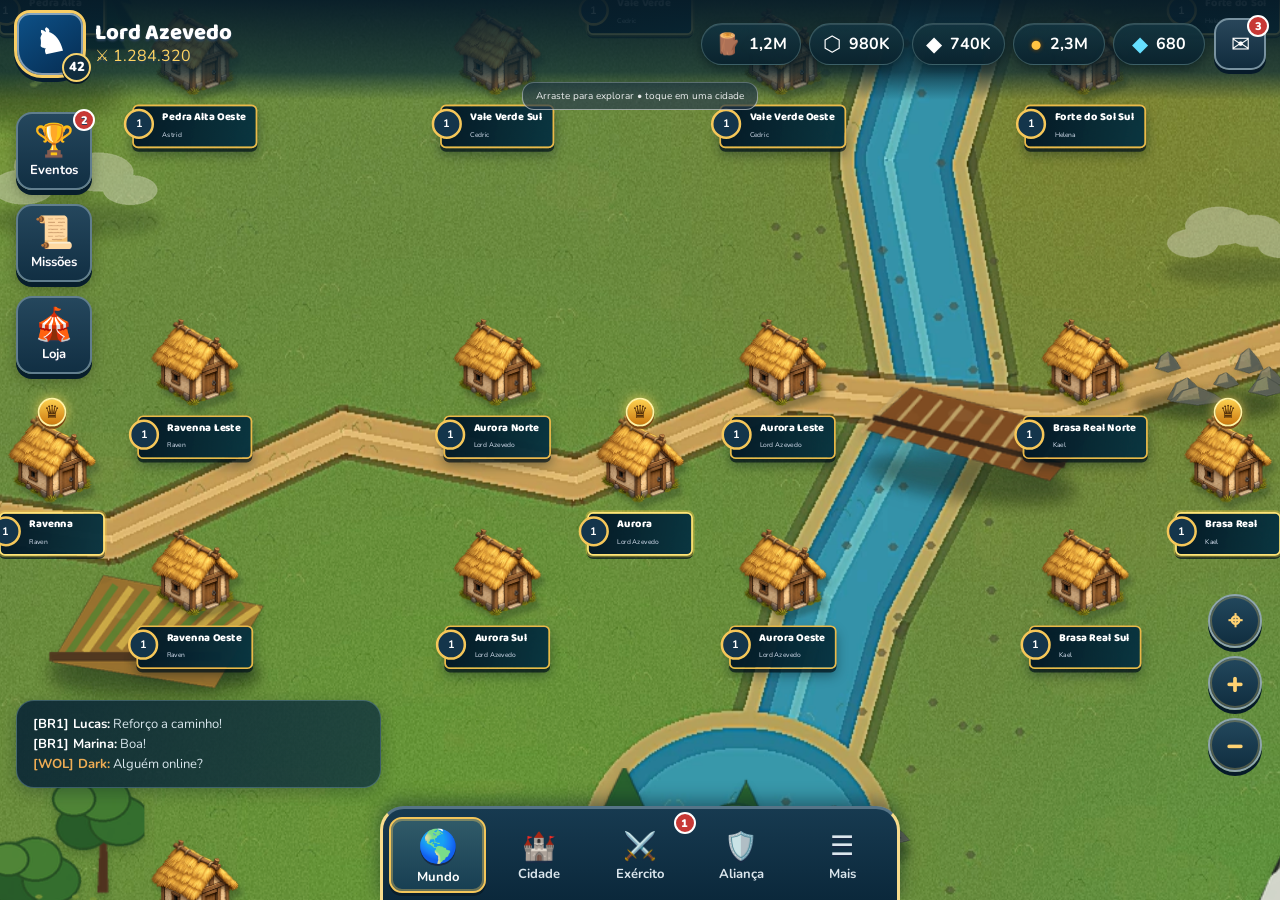
==== commit ca65d8d3: "Implementa mundo inicial expansível" ====
--- a/index.html
+++ b/index.html
@@ -73,7 +73,7 @@
         <p><b id="panel-level">Nível 1</b> · <span id="panel-troops">0 tropas</span></p>
       </div>
       <div class="city-actions">
-        <button data-action="Visão da cidade"><span>👁</span>Visitar</button>
+        <button id="capital-action" hidden><span>♛</span><span id="capital-label">Mover centro</span></button>
         <button class="primary" id="attack-action"><span>⚔</span><span id="attack-label">Atacar</span></button>
         <button data-action="Batedor enviado"><span>🔭</span>Espionar</button>
       </div>
@@ -120,6 +120,7 @@
   </main>
   <script src="battle-engine.js"></script>
   <script src="city-assets.js"></script>
+  <script src="world-state.js"></script>
   <script src="script.js"></script>
 </body>
 </html>
--- a/styles.css
+++ b/styles.css
@@ -10,7 +10,7 @@
 .world-viewport::after { position:absolute; inset:0; pointer-events:none; content:""; background:radial-gradient(circle at 50% 42%,transparent 45%,rgba(10,35,42,.24) 100%),linear-gradient(90deg,rgba(19,68,81,.14),transparent 12% 88%,rgba(19,68,81,.14)),linear-gradient(0deg,rgba(19,48,31,.24),transparent 22%); }
 
 
-.world { --pan-x:0px;--pan-y:20px;--zoom:.78; position:absolute; z-index:1; top:50%; left:50%; width:1600px; height:1200px; transform:translate(calc(-50% + var(--pan-x)),calc(-50% + var(--pan-y))) scale(var(--zoom)); transform-origin:center; transition:transform .12s ease-out; }
+.world { --pan-x:0px;--pan-y:20px;--zoom:.78;--world-width:1600px;--world-height:1200px;position:absolute; z-index:1; top:50%; left:50%; width:var(--world-width); height:var(--world-height); transform:translate(calc(-50% + var(--pan-x)),calc(-50% + var(--pan-y))) scale(var(--zoom)); transform-origin:center; transition:transform .12s ease-out; }
 .dragging .world { transition:none; }
 
 
@@ -68,7 +68,8 @@
 .pine-one{left:4%;top:17%;width:22%}.pine-two{left:70%;top:13%;width:21%}.mixed-one{left:7%;top:67%;width:19%}.mixed-two{left:42%;top:66%;width:22%}
 .range-main{left:20%;top:5%;width:31%}.range-snow{left:68%;top:68%;width:29%}
 .clouds{position:absolute;inset:0;z-index:2;overflow:hidden;pointer-events:none}.clouds img{position:absolute;width:220px;opacity:.56;filter:blur(.3px);animation:cloud-drift 22s ease-in-out infinite alternate}.clouds img:first-child{top:11%;left:-35px}.clouds img:last-child{top:19%;right:-45px;width:180px;animation-delay:-9s}@keyframes cloud-drift{to{transform:translateX(42px)}}
-.city{z-index:6;width:230px;height:220px}.castle-art{position:absolute;top:-8px;left:0;width:100%;height:auto;filter:drop-shadow(5px 8px 3px rgba(24,39,25,.3));pointer-events:none}.city-label{top:173px}
+.city{z-index:6;width:190px;height:184px}.castle-art{position:absolute;top:-6px;left:0;width:100%;height:auto;filter:drop-shadow(5px 8px 3px rgba(24,39,25,.3));pointer-events:none}.city-label{top:142px;min-width:126px}.city-label strong{font-size:13px}.city-label small{font-size:8px}
+.capital-mark{position:absolute;z-index:9;top:6px;left:50%;display:grid;width:34px;height:34px;border:2px solid #fff1a7;border-radius:50%;background:linear-gradient(#f9cf55,#c97a16);box-shadow:0 3px 0 #7b4918,0 0 14px rgba(255,218,91,.75);color:#53320e;font-size:21px;line-height:1;place-items:center;transform:translateX(-50%);pointer-events:none}.city.capital .city-label{border-color:#ffe27b;box-shadow:0 0 0 2px rgba(255,212,77,.35),0 4px 0 rgba(4,19,28,.7)}
 .city.selected .castle-art{filter:drop-shadow(0 0 10px #fff2a1) drop-shadow(5px 8px 3px rgba(24,39,25,.3))}.selection-ring{top:70%;width:158px;height:62px}
 .march{z-index:7}.march-path{border-top-width:3px;opacity:.72}.army{width:76px;height:82px;border:0;border-radius:0;background:none;box-shadow:none}.army img{width:76px;height:auto}.army i{top:-5px}.march-time{top:calc(var(--army-y) + 38px)}
 .city.under-attack .castle-art{animation:city-hit .25s linear 12;filter:drop-shadow(0 0 12px #ff723f)}
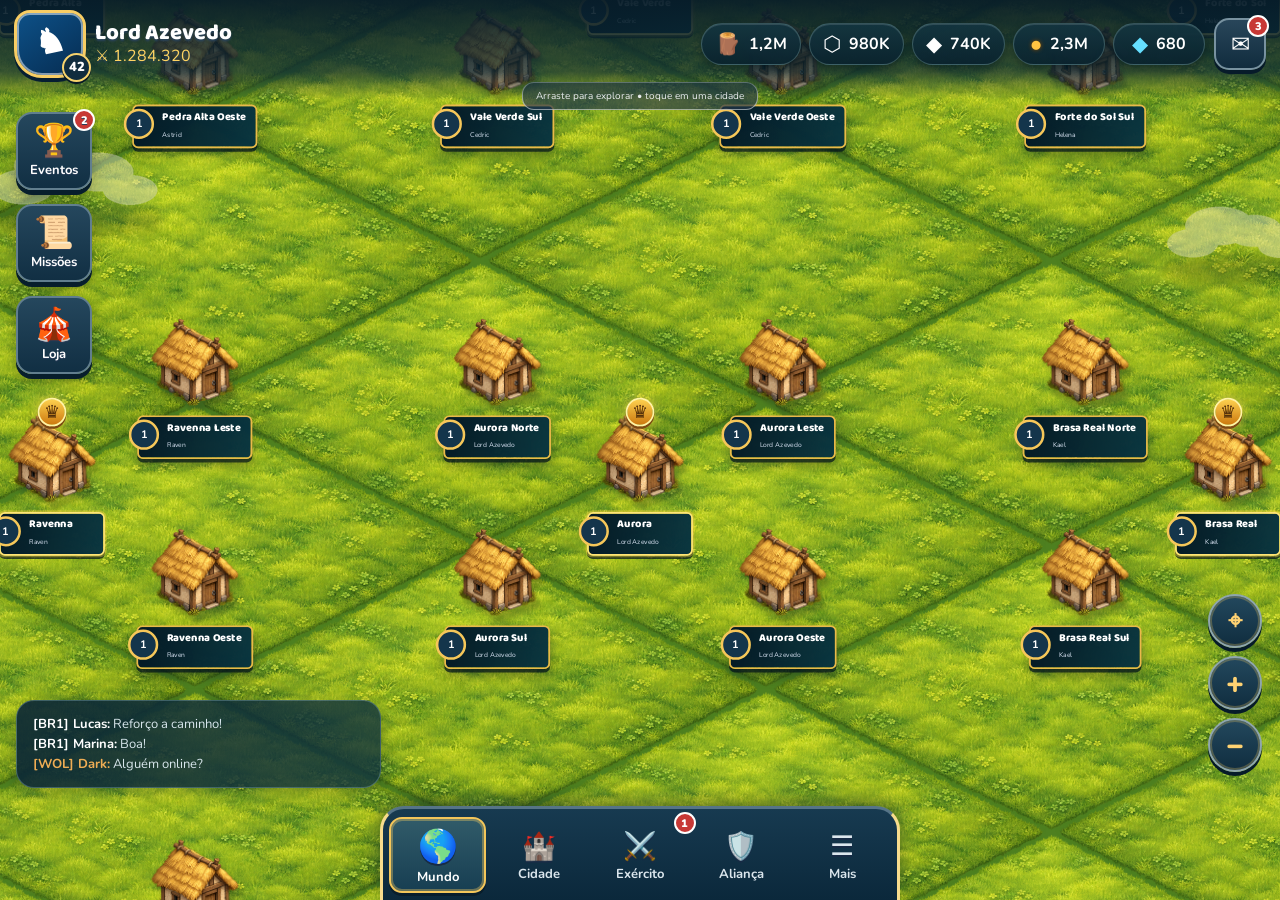
==== commit ec436839: "Monta terreno dinâmico com tiles de grama" ====
--- a/index.html
+++ b/index.html
@@ -16,22 +16,7 @@
       <div class="clouds" aria-hidden="true"><img src="assets/map/painted/cloud_01.webp" alt=""><img src="assets/map/painted/cloud_02.webp" alt=""></div>
       <div class="world" id="world">
         <div class="terrain">
-          <div class="map-layer details" aria-hidden="true">
-            <img class="asset farm-one" src="assets/map/painted/farm_01.webp" alt="">
-            <img class="asset rocks-one" src="assets/map/painted/rocks_01.webp" alt="">
-            <img class="asset rocks-two" src="assets/map/painted/rocks_02.webp" alt="">
-            <img class="asset bridge" src="assets/map/painted/bridge_wood.webp" alt="">
-          </div>
-          <div class="map-layer forests" aria-hidden="true">
-            <img class="asset pine-one" src="assets/map/painted/pine_cluster_01.webp" alt="">
-            <img class="asset pine-two" src="assets/map/painted/pine_cluster_03.webp" alt="">
-            <img class="asset mixed-one" src="assets/map/painted/mixed_forest_01.webp" alt="">
-            <img class="asset mixed-two" src="assets/map/painted/mixed_forest_02.webp" alt="">
-          </div>
-          <div class="map-layer ranges" aria-hidden="true">
-            <img class="asset range-main" src="assets/map/painted/mountain_cluster_03.webp" alt="">
-            <img class="asset range-snow" src="assets/map/painted/snowy_mountains_02.webp" alt="">
-          </div>
+          <div class="terrain-grid" id="terrain-tiles" aria-hidden="true"></div>
           <div id="cities"></div>
           <div id="marches"></div>
         </div>
--- a/styles.css
+++ b/styles.css
@@ -60,13 +60,9 @@
 @media (max-width:900px){.top-hud{padding-right:10px}.player-summary{min-width:130px}.player-summary strong{font-size:17px}.player-summary span{font-size:12px}.resource{min-width:70px;padding:0 8px;font-size:12px}.resource.metal,.resource.coins{display:none}.alliance-chat{width:330px}}
 @media (max-width:600px){.top-hud{gap:5px;padding:8px}.avatar{width:52px;height:52px}.avatar .wolf-mark{font-size:25px}.avatar i{width:24px;height:24px;font-size:10px}.player-summary{display:none}.resources{gap:3px}.resource{height:34px;min-width:0;padding:0 7px;font-size:10px}.resource span{font-size:15px}.round-button{width:40px;height:40px}.side-actions{top:88px;left:8px;gap:10px}.action-button{width:59px;min-height:61px;padding:5px 2px}.action-button span{font-size:24px;line-height:28px}.action-button b{font-size:9px}.zoom-controls{right:9px;bottom:108px}.zoom-controls button{width:42px;height:42px;font-size:24px}.alliance-chat{display:none}.bottom-nav{height:83px}.bottom-nav b{font-size:9px}.city-panel{right:10px;bottom:98px;width:calc(100% - 20px)}}
 
-/* Painted pilot region: CSS only composes raster artwork and interactive state. */
-.terrain{position:absolute;inset:0;overflow:hidden;background:#687f43 url("assets/map/painted/terrain_pilot.webp") center/100% 100% no-repeat;filter:saturate(1.04) contrast(1.02)}
-.map-layer{position:absolute;inset:0;pointer-events:none}.details{z-index:2}.forests{z-index:3}.ranges{z-index:4}
-.asset{position:absolute;display:block;height:auto;filter:drop-shadow(0 8px 6px rgba(27,43,26,.2))}
-.farm-one{left:20%;top:53%;width:13%}.rocks-one{left:55%;top:65%;width:9%}.rocks-two{left:73%;top:41%;width:9%}.bridge{left:59.8%;top:42.5%;width:13%;transform:rotate(7deg)}
-.pine-one{left:4%;top:17%;width:22%}.pine-two{left:70%;top:13%;width:21%}.mixed-one{left:7%;top:67%;width:19%}.mixed-two{left:42%;top:66%;width:22%}
-.range-main{left:20%;top:5%;width:31%}.range-snow{left:68%;top:68%;width:29%}
+/* Dynamic terrain: isometric grass tiles expand with the generated world. */
+.terrain{position:absolute;inset:0;overflow:hidden;background:#507f25;filter:saturate(1.04) contrast(1.02)}
+.terrain-grid{position:absolute;inset:0;z-index:1;overflow:hidden;pointer-events:none}.terrain-grid img{position:absolute;display:block;max-width:none;user-select:none}
 .clouds{position:absolute;inset:0;z-index:2;overflow:hidden;pointer-events:none}.clouds img{position:absolute;width:220px;opacity:.56;filter:blur(.3px);animation:cloud-drift 22s ease-in-out infinite alternate}.clouds img:first-child{top:11%;left:-35px}.clouds img:last-child{top:19%;right:-45px;width:180px;animation-delay:-9s}@keyframes cloud-drift{to{transform:translateX(42px)}}
 .city{z-index:6;width:190px;height:184px}.castle-art{position:absolute;top:-6px;left:0;width:100%;height:auto;filter:drop-shadow(5px 8px 3px rgba(24,39,25,.3));pointer-events:none}.city-label{top:142px;min-width:126px}.city-label strong{font-size:13px}.city-label small{font-size:8px}
 .capital-mark{position:absolute;z-index:9;top:6px;left:50%;display:grid;width:34px;height:34px;border:2px solid #fff1a7;border-radius:50%;background:linear-gradient(#f9cf55,#c97a16);box-shadow:0 3px 0 #7b4918,0 0 14px rgba(255,218,91,.75);color:#53320e;font-size:21px;line-height:1;place-items:center;transform:translateX(-50%);pointer-events:none}.city.capital .city-label{border-color:#ffe27b;box-shadow:0 0 0 2px rgba(255,212,77,.35),0 4px 0 rgba(4,19,28,.7)}
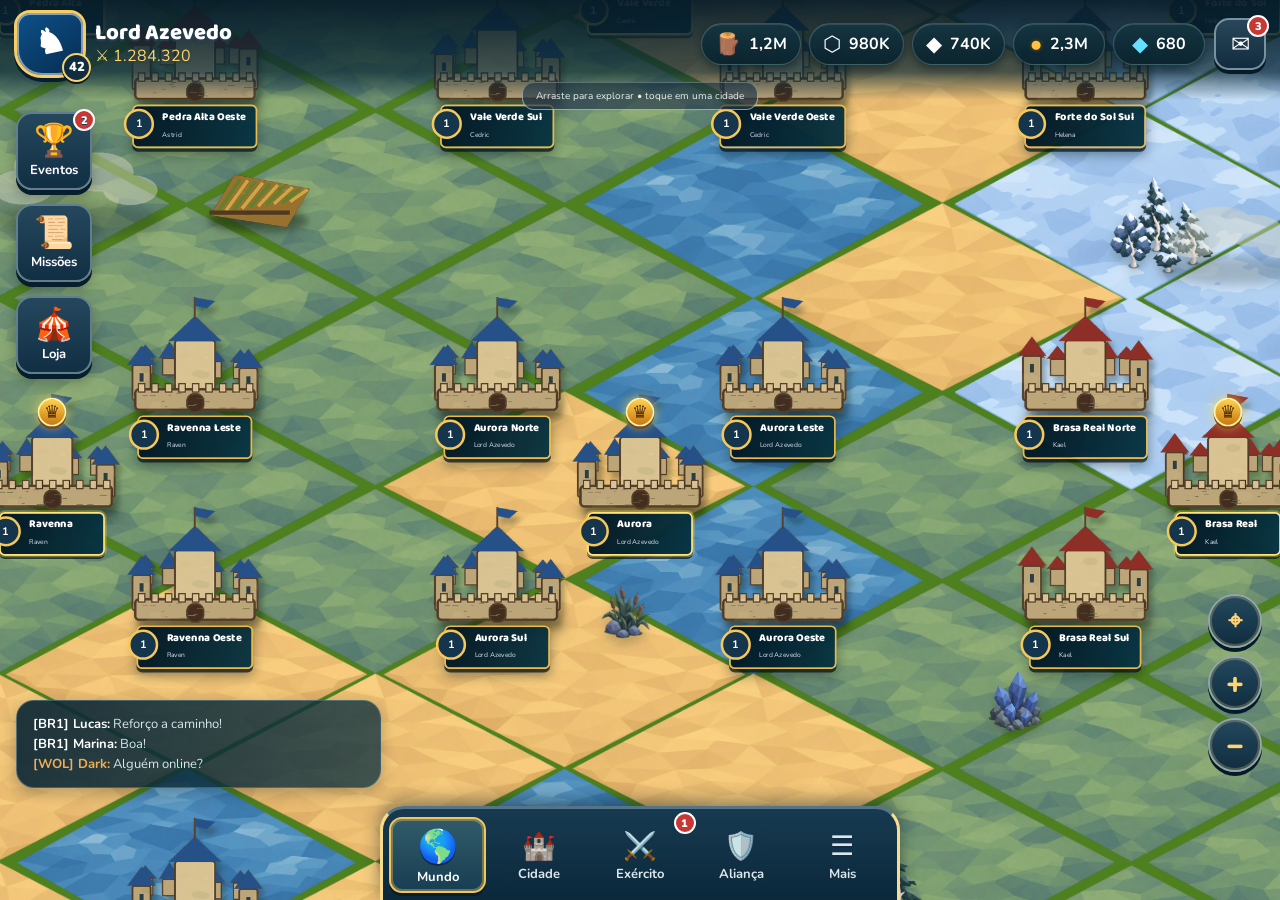
==== commit 635183ae: "Integra composição completa do mapa" ====
--- a/index.html
+++ b/index.html
@@ -13,10 +13,10 @@
 <body>
   <main class="game" aria-label="Mapa do reino de Valoria">
     <section class="world-viewport" id="world-viewport" aria-label="Mundo 3D interativo. Arraste para mover e use os controles para ampliar.">
-      <div class="clouds" aria-hidden="true"><img src="assets/map/painted/cloud_01.webp" alt=""><img src="assets/map/painted/cloud_02.webp" alt=""></div>
+      <div class="clouds" aria-hidden="true"><img src="assets/painted/cloud_01.webp" alt=""><img src="assets/painted/cloud_02.webp" alt=""></div>
       <div class="world" id="world">
         <div class="terrain">
-          <div class="terrain-grid" id="terrain-tiles" aria-hidden="true"></div>
+          <div class="map-objects" id="map-objects" aria-hidden="true"></div>
           <div id="cities"></div>
           <div id="marches"></div>
         </div>
@@ -105,6 +105,8 @@
   </main>
   <script src="battle-engine.js"></script>
   <script src="city-assets.js"></script>
+  <script src="map-assets.js"></script>
+  <script src="map-definition.js"></script>
   <script src="world-state.js"></script>
   <script src="script.js"></script>
 </body>
--- a/styles.css
+++ b/styles.css
@@ -62,10 +62,10 @@
 
 /* Dynamic terrain: isometric grass tiles expand with the generated world. */
 .terrain{position:absolute;inset:0;overflow:hidden;background:#507f25;filter:saturate(1.04) contrast(1.02)}
-.terrain-grid{position:absolute;inset:0;z-index:1;overflow:hidden;pointer-events:none}.terrain-grid img{position:absolute;display:block;max-width:none;user-select:none}
+.map-objects{position:absolute;inset:0;overflow:hidden;pointer-events:none}.map-object{position:absolute;display:block;max-width:none;object-fit:contain;user-select:none}.map-object-terrain{object-fit:fill}.map-object:not(.map-object-terrain){filter:drop-shadow(0 8px 6px rgba(24,39,25,.22))}
 .clouds{position:absolute;inset:0;z-index:2;overflow:hidden;pointer-events:none}.clouds img{position:absolute;width:220px;opacity:.56;filter:blur(.3px);animation:cloud-drift 22s ease-in-out infinite alternate}.clouds img:first-child{top:11%;left:-35px}.clouds img:last-child{top:19%;right:-45px;width:180px;animation-delay:-9s}@keyframes cloud-drift{to{transform:translateX(42px)}}
 .city{z-index:6;width:190px;height:184px}.castle-art{position:absolute;top:-6px;left:0;width:100%;height:auto;filter:drop-shadow(5px 8px 3px rgba(24,39,25,.3));pointer-events:none}.city-label{top:142px;min-width:126px}.city-label strong{font-size:13px}.city-label small{font-size:8px}
 .capital-mark{position:absolute;z-index:9;top:6px;left:50%;display:grid;width:34px;height:34px;border:2px solid #fff1a7;border-radius:50%;background:linear-gradient(#f9cf55,#c97a16);box-shadow:0 3px 0 #7b4918,0 0 14px rgba(255,218,91,.75);color:#53320e;font-size:21px;line-height:1;place-items:center;transform:translateX(-50%);pointer-events:none}.city.capital .city-label{border-color:#ffe27b;box-shadow:0 0 0 2px rgba(255,212,77,.35),0 4px 0 rgba(4,19,28,.7)}
 .city.selected .castle-art{filter:drop-shadow(0 0 10px #fff2a1) drop-shadow(5px 8px 3px rgba(24,39,25,.3))}.selection-ring{top:70%;width:158px;height:62px}
-.march{z-index:7}.march-path{border-top-width:3px;opacity:.72}.army{width:76px;height:82px;border:0;border-radius:0;background:none;box-shadow:none}.army img{width:76px;height:auto}.army i{top:-5px}.march-time{top:calc(var(--army-y) + 38px)}
+.march{z-index:20000}.march-path{border-top-width:3px;opacity:.72}.army{width:76px;height:82px;border:0;border-radius:0;background:none;box-shadow:none}.army img{width:76px;height:auto}.army i{top:-5px}.march-time{top:calc(var(--army-y) + 38px)}
 .city.under-attack .castle-art{animation:city-hit .25s linear 12;filter:drop-shadow(0 0 12px #ff723f)}
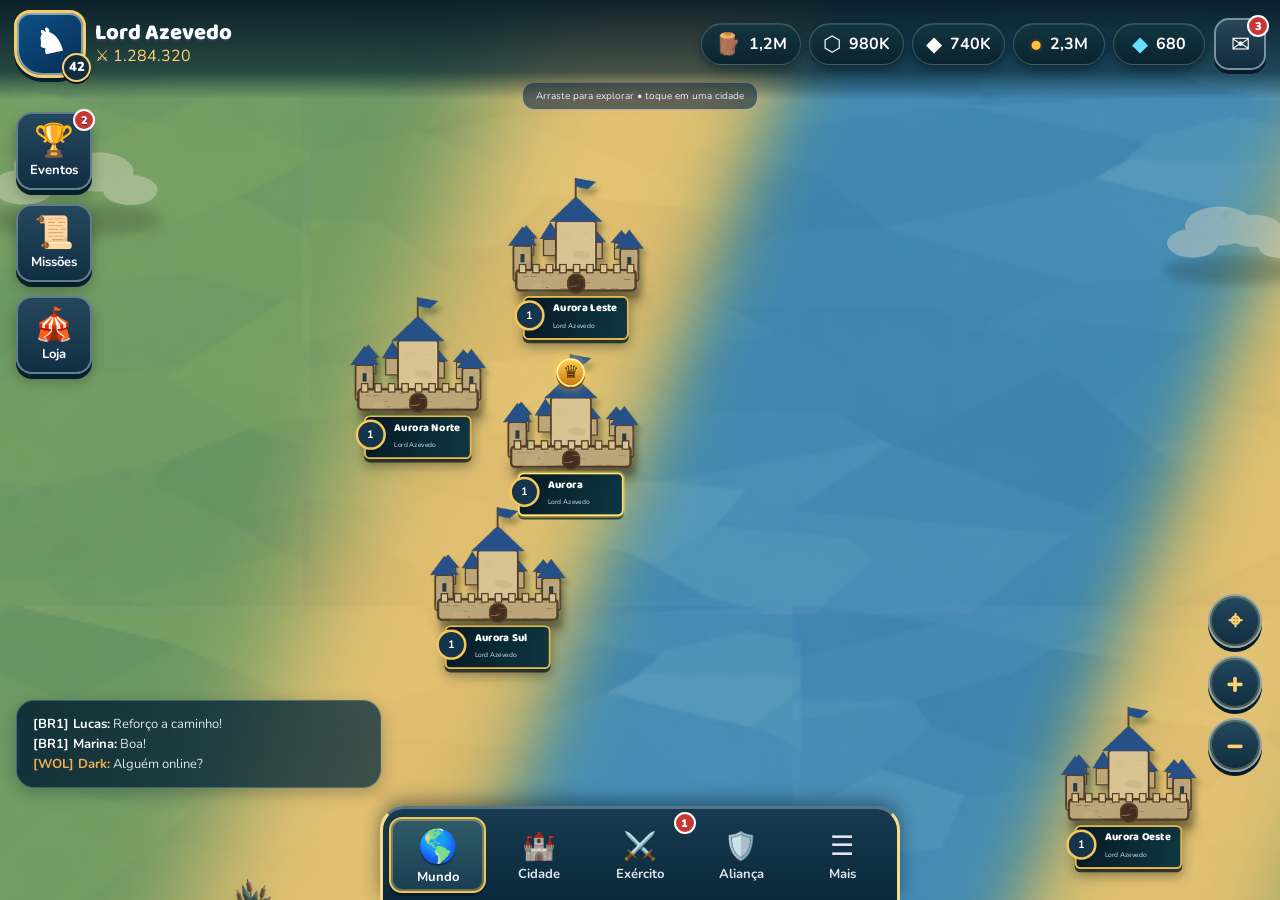
==== commit 0c8110ea: "Renderiza terreno continuo sem grade visivel" ====
--- a/index.html
+++ b/index.html
@@ -16,6 +16,7 @@
       <div class="clouds" aria-hidden="true"><img src="assets/painted/cloud_01.webp" alt=""><img src="assets/painted/cloud_02.webp" alt=""></div>
       <div class="world" id="world">
         <div class="terrain">
+          <canvas class="terrain-canvas" id="terrain-canvas" aria-hidden="true"></canvas>
           <div class="map-objects" id="map-objects" aria-hidden="true"></div>
           <div id="cities"></div>
           <div id="marches"></div>
@@ -107,6 +108,7 @@
   <script src="city-assets.js"></script>
   <script src="map-assets.js"></script>
   <script src="map-definition.js"></script>
+  <script src="terrain-renderer.js"></script>
   <script src="world-state.js"></script>
   <script src="script.js"></script>
 </body>
--- a/styles.css
+++ b/styles.css
@@ -60,9 +60,9 @@
 @media (max-width:900px){.top-hud{padding-right:10px}.player-summary{min-width:130px}.player-summary strong{font-size:17px}.player-summary span{font-size:12px}.resource{min-width:70px;padding:0 8px;font-size:12px}.resource.metal,.resource.coins{display:none}.alliance-chat{width:330px}}
 @media (max-width:600px){.top-hud{gap:5px;padding:8px}.avatar{width:52px;height:52px}.avatar .wolf-mark{font-size:25px}.avatar i{width:24px;height:24px;font-size:10px}.player-summary{display:none}.resources{gap:3px}.resource{height:34px;min-width:0;padding:0 7px;font-size:10px}.resource span{font-size:15px}.round-button{width:40px;height:40px}.side-actions{top:88px;left:8px;gap:10px}.action-button{width:59px;min-height:61px;padding:5px 2px}.action-button span{font-size:24px;line-height:28px}.action-button b{font-size:9px}.zoom-controls{right:9px;bottom:108px}.zoom-controls button{width:42px;height:42px;font-size:24px}.alliance-chat{display:none}.bottom-nav{height:83px}.bottom-nav b{font-size:9px}.city-panel{right:10px;bottom:98px;width:calc(100% - 20px)}}
 
-/* Dynamic terrain: isometric grass tiles expand with the generated world. */
+/* Continuous terrain canvas; the logical grid remains in data only. */
 .terrain{position:absolute;inset:0;overflow:hidden;background:#507f25;filter:saturate(1.04) contrast(1.02)}
-.map-objects{position:absolute;inset:0;overflow:hidden;pointer-events:none}.map-object{position:absolute;display:block;max-width:none;object-fit:contain;user-select:none}.map-object-terrain{object-fit:fill}.map-object:not(.map-object-terrain){filter:drop-shadow(0 8px 6px rgba(24,39,25,.22))}
+.terrain-canvas{position:absolute;inset:0;width:100%;height:100%;pointer-events:none}.map-objects{position:absolute;inset:0;overflow:hidden;pointer-events:none}.map-object{position:absolute;display:block;max-width:none;object-fit:contain;user-select:none}.map-object{filter:drop-shadow(0 8px 6px rgba(24,39,25,.22))}
 .clouds{position:absolute;inset:0;z-index:2;overflow:hidden;pointer-events:none}.clouds img{position:absolute;width:220px;opacity:.56;filter:blur(.3px);animation:cloud-drift 22s ease-in-out infinite alternate}.clouds img:first-child{top:11%;left:-35px}.clouds img:last-child{top:19%;right:-45px;width:180px;animation-delay:-9s}@keyframes cloud-drift{to{transform:translateX(42px)}}
 .city{z-index:6;width:190px;height:184px}.castle-art{position:absolute;top:-6px;left:0;width:100%;height:auto;filter:drop-shadow(5px 8px 3px rgba(24,39,25,.3));pointer-events:none}.city-label{top:142px;min-width:126px}.city-label strong{font-size:13px}.city-label small{font-size:8px}
 .capital-mark{position:absolute;z-index:9;top:6px;left:50%;display:grid;width:34px;height:34px;border:2px solid #fff1a7;border-radius:50%;background:linear-gradient(#f9cf55,#c97a16);box-shadow:0 3px 0 #7b4918,0 0 14px rgba(255,218,91,.75);color:#53320e;font-size:21px;line-height:1;place-items:center;transform:translateX(-50%);pointer-events:none}.city.capital .city-label{border-color:#ffe27b;box-shadow:0 0 0 2px rgba(255,212,77,.35),0 4px 0 rgba(4,19,28,.7)}
